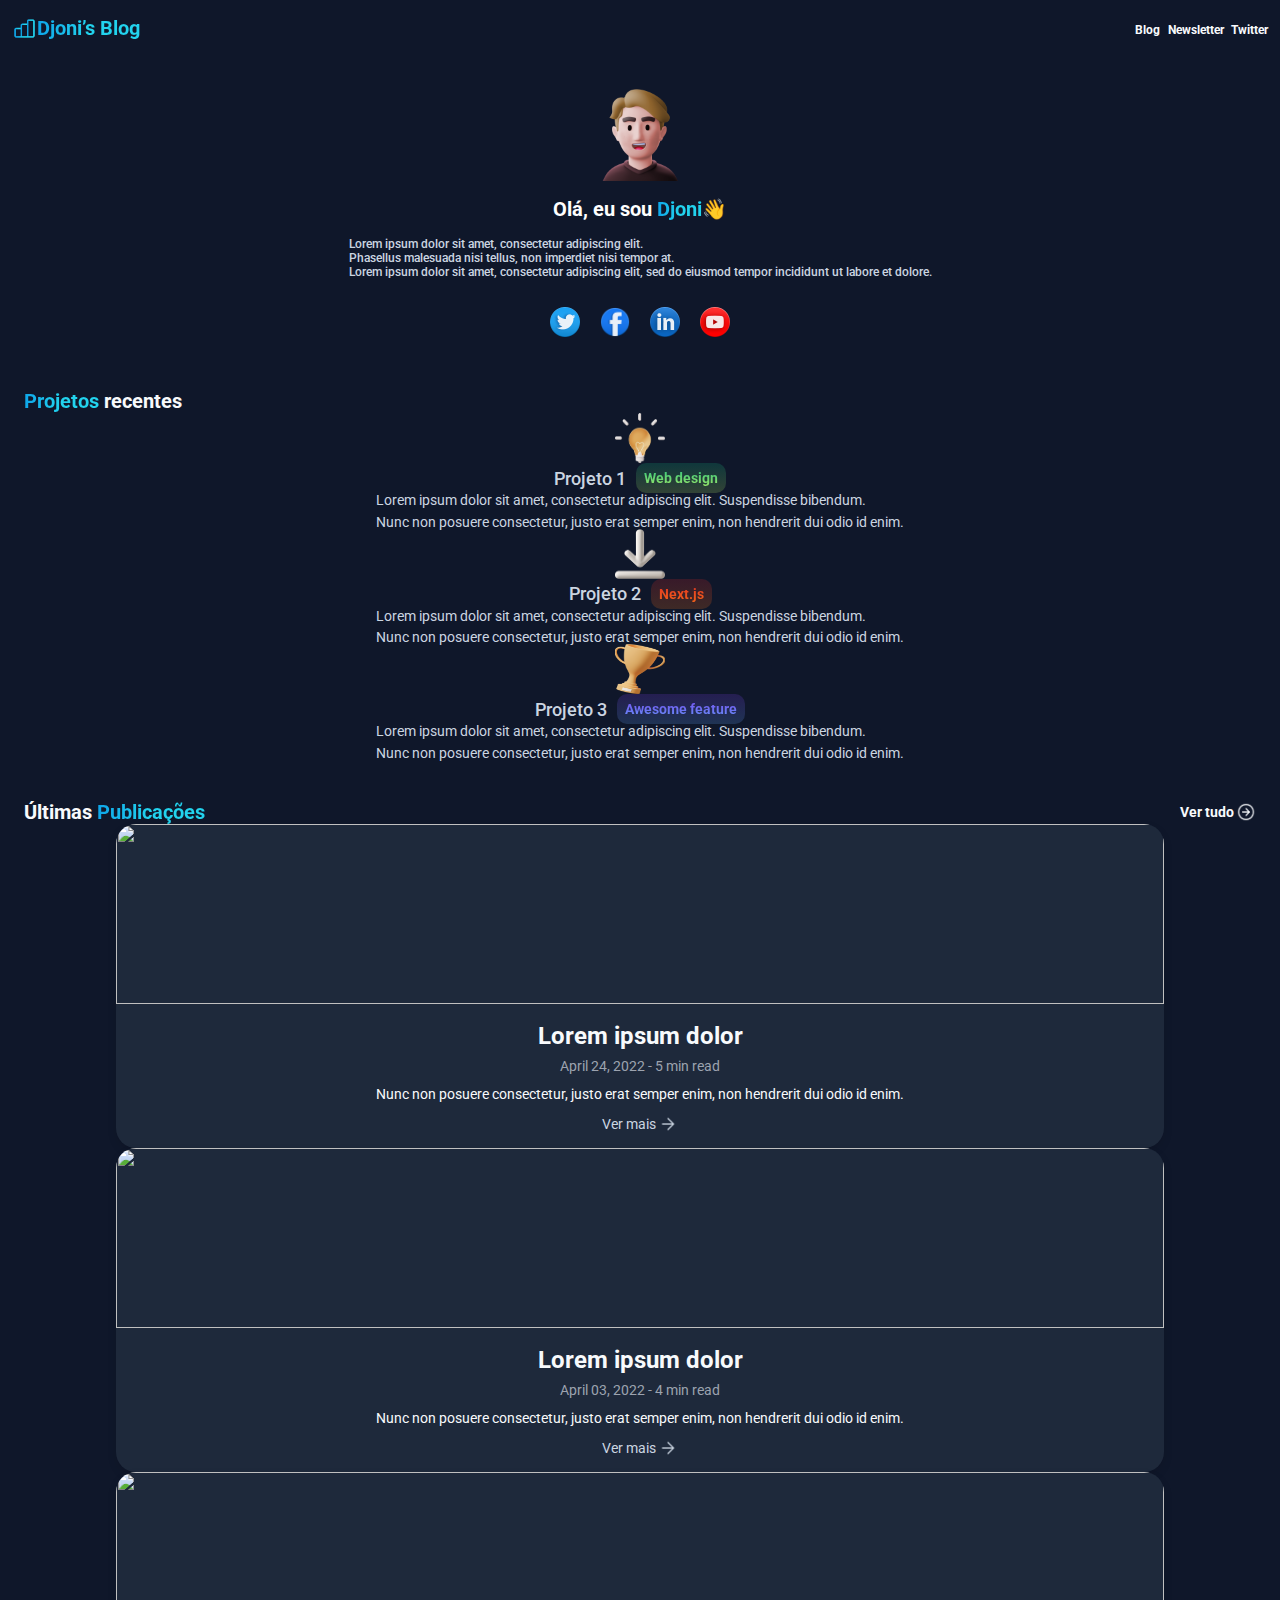
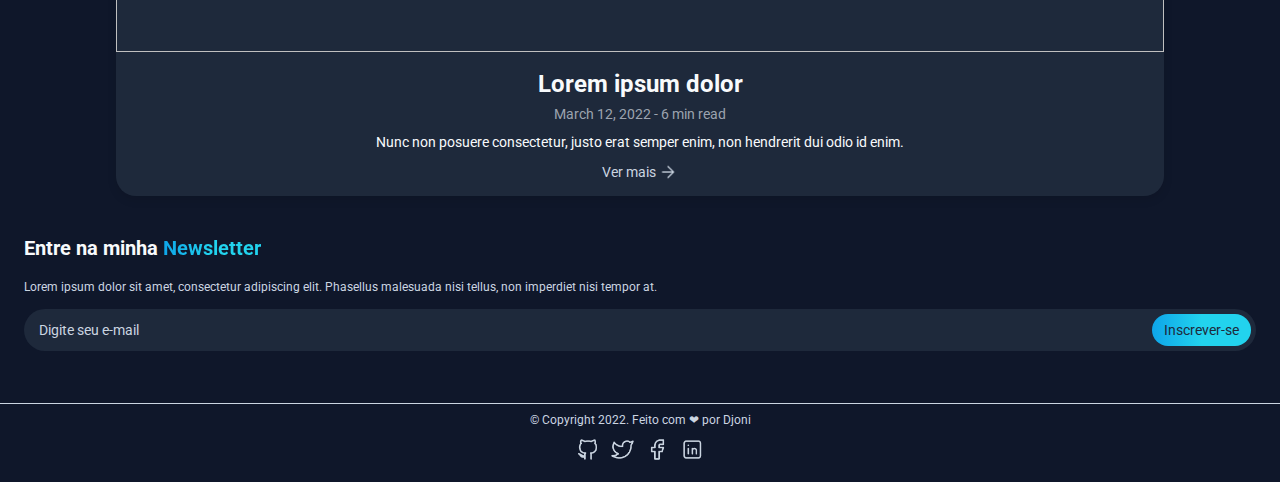
==== index.html @ 5d1b95d8 "estilo mais genérico" ====
<!DOCTYPE html>
<html lang="en">

<head>
    <meta charset="UTF-8">
    <meta http-equiv="X-UA-Compatible" content="IE=edge">
    <meta name="viewport" content="width=device-width, initial-scale=1.0">

    <link rel="preconnect" href="https://fonts.googleapis.com">
    <link rel="preconnect" href="https://fonts.gstatic.com" crossorigin>
    <link href="https://fonts.googleapis.com/css2?family=Roboto:wght@400;500;700&display=swap" rel="stylesheet">

    <link rel="shortcut icon" href="./img/man.png" type="image/x-icon">
    <link rel="stylesheet" href="styles/global.css">
    <link rel="stylesheet" href="styles/index.css">
    <title>Djoni’s Blog</title>
</head>

<body>
    <header class="align-center">
        <h1>
            <a href="./index.html">
                <img src="./img/logo.png" alt="Logo">
                <span class="highlight blue-highlight">Djoni’s Blog</span>
            </a>
        </h1>

        <nav>
            <ul>
                <li><a href="#">Blog</a></li>
                <li><a href="#">Newsletter</a></li>
                <li><a href="#">Twitter</a></li>
            </ul>
        </nav>
    </header>

    <main class="column">
        <section id="presentation" class="column align-center">
            <img src="./img/man.png" alt="3D Djoni">
            <h1>Olá, eu sou <span class="highlight blue-highlight">Djoni</span>👋</h1>
            <p>
                Lorem ipsum dolor sit amet, consectetur adipiscing elit.<br>
                Phasellus malesuada nisi tellus, non imperdiet nisi tempor at.<br>
                Lorem ipsum dolor sit amet, consectetur adipiscing elit, sed do eiusmod tempor incididunt ut labore et
                dolore.
            </p>

            <ul class="social-links align-center">
                <li><a href="#"><img src="./img/twitter.png" alt="Twitter"></a></li>
                <li><a href="#"><img src="./img/facebook.png" alt="Facebook"></a></li>
                <li><a href="#"><img src="./img/linkedin.png" alt="Linkedin"></a></li>
                <li><a href="#"><img src="./img/youtube.png" alt="Youtube"></a></li>
            </ul>
        </section>

        <section id="recent-projects">
            <h1><span class="highlight blue-highlight">Projetos</span> recentes</h1>

            <div class="projects column">
                <div class="project column align-center">
                    <img src="./img/lamp-lg.png" alt="Ícone de lâmpada">
                    <div class="title align-center">
                        <h2>Projeto 1</h2>
                        <span class="green-highlight-bg">
                            <p class="highlight green-highlight">Web design</p>
                        </span>
                    </div>
                    <div class="description">
                        <p>Lorem ipsum dolor sit amet, consectetur adipiscing elit. Suspendisse bibendum.</p>
                        <p>Nunc non posuere consectetur, justo erat semper enim, non hendrerit dui odio id enim.</p>
                    </div>
                </div>

                <div class="project column align-center">
                    <img src="./img/download-lg.png" alt="Ícone de lâmpada">
                    <div class="title align-center">
                        <h2>Projeto 2</h2>
                        <span class="red-highlight-bg">
                            <p class="highlight red-highlight">Next.js</p>
                        </span>
                    </div>
                    <div class="description">
                        <p>Lorem ipsum dolor sit amet, consectetur adipiscing elit. Suspendisse bibendum.</p>
                        <p>Nunc non posuere consectetur, justo erat semper enim, non hendrerit dui odio id enim.</p>
                    </div>
                </div>

                <div class="project column align-center">
                    <img src="./img/feature-lg.png" alt="Ícone de lâmpada">
                    <div class="title align-center">
                        <h2>Projeto 3</h2>
                        <span class="purple-highlight-bg">
                            <p class="highlight purple-highlight">Awesome feature
                        </span></p>
                    </div>
                    <div class="description">
                        <p>Lorem ipsum dolor sit amet, consectetur adipiscing elit. Suspendisse bibendum.</p>
                        <p>Nunc non posuere consectetur, justo erat semper enim, non hendrerit dui odio id enim.</p>
                    </div>
                </div>
            </div>
        </section>

        <section id="latest-posts">
            <div class="latest-posts_header">
                <h1>Últimas <span class="highlight blue-highlight">Publicações</span></h1>
                <a href="#" class="align-center">Ver tudo <img src="./img/circle-arrow.png" alt=""></a>
            </div>

            <div class="posts column">
                <div class="post">
                    <img src="https://images.unsplash.com/photo-1499750310107-5fef28a66643?ixlib=rb-4.0.3&ixid=MnwxMjA3fDB8MHxwaG90by1wYWdlfHx8fGVufDB8fHx8&auto=format&fit=crop&w=370&q=80"
                        alt="">
                    <div class="post-content column">
                        <h2>Lorem ipsum dolor</h2>
                        <p class="post-info">April 24, 2022 - 5 min read</p>
                        <p>
                            Nunc non posuere consectetur, justo erat semper enim, non hendrerit dui odio id enim.
                        </p>

                        <a href="#" class="align-center">Ver mais <img src="./img/arrow.png" alt=""></a>
                    </div>
                </div>

                <div class="post">
                    <img src="https://images.unsplash.com/photo-1485988412941-77a35537dae4?ixlib=rb-4.0.3&ixid=MnwxMjA3fDB8MHxwaG90by1wYWdlfHx8fGVufDB8fHx8&auto=format&fit=crop&w=370&q=80"
                        alt="">
                    <div class="post-content column">
                        <h2>Lorem ipsum dolor</h2>
                        <p class="post-info">April 03, 2022 - 4 min read</p>
                        <p>
                            Nunc non posuere consectetur, justo erat semper enim, non hendrerit dui odio id enim.
                        </p>

                        <a href="#" class="align-center">Ver mais <img src="./img/arrow.png" alt=""></a>
                    </div>
                </div>

                <div class="post">
                    <img src="https://images.unsplash.com/photo-1519337265831-281ec6cc8514?ixlib=rb-4.0.3&ixid=MnwxMjA3fDB8MHxwaG90by1wYWdlfHx8fGVufDB8fHx8&auto=format&fit=crop&w=370&q=80"
                        alt="">
                    <div class="post-content column">
                        <h2>Lorem ipsum dolor</h2>
                        <p class="post-info">March 12, 2022 - 6 min read</p>
                        <p>
                            Nunc non posuere consectetur, justo erat semper enim, non hendrerit dui odio id enim.
                        </p>

                        <a href="#" class="align-center">Ver mais <img src="./img/arrow.png" alt=""></a>
                    </div>
                </div>
            </div>
        </section>

        <section id="newsletter">
            <h1>Entre na minha <span class="highlight blue-highlight">Newsletter</span></h1>
            <p>
                Lorem ipsum dolor sit amet, consectetur adipiscing elit.
                Phasellus malesuada nisi tellus, non imperdiet nisi tempor at.
            </p>

            <form>
                <input type="email" name="email" id="email" placeholder="Digite seu e-mail">
                <button type="submit">Inscrever-se</button>
            </form>
        </section>
    </main>

    <footer class="column align-center">
        <p>&copy; Copyright 2022. Feito com ❤ por Djoni</p>
        <ul class="social-links">
            <li><a href="#"><img src="./img/github-hollow.png" alt="Github"></a></li>
            <li><a href="#"><img src="./img/twitter-hollow.png" alt="Twitter"></a></li>
            <li><a href="#"><img src="./img/facebook-hollow.png" alt="Facebook"></a></li>
            <li><a href="#"><img src="./img/linkedin-hollow.png" alt="Linkedin"></a></li>
        </ul>
    </footer>
</body>

</html>
---- styles/global.css ----
@charset "UTF-8";

:root {
    font-size: 62.5%;

    --bg-color: #0f172a;
    --bg-projects: #1e293b66;
    --blue-highlight: linear-gradient(270deg, #22D3EE 50%, #0EA5E9 100%);
    --bg-button: linear-gradient(270deg, #22D3EE 50%, #0EA5E9 100%);
    --slate-50: #F8FAFC;
    --slate-300: #cbd5e1;
    --slate-800: #1E293B;
    --gray-400: #9CA3AF;
}


/* Reset */
* {
    margin: 0;
    padding: 0;
    border: 0;
    box-sizing: border-box;
}

:-webkit-autofill,
:-webkit-autofill:hover,
:-webkit-autofill:focus {
    border: none;
    -webkit-text-fill-color: var(--slate-50);
    transition: background-color 1000000s ease-in-out;
}


/* General */
a {
    text-decoration: none;
}

ul {
    display: flex;
    list-style: none;
}

.highlight {
    -webkit-background-clip: text;
    -webkit-text-fill-color: transparent;
    background-clip: text;
}

.blue-highlight {
    background-image: var(--blue-highlight);
}

.column {
    display: flex;
    flex-direction: column;
}

.align-center {
    display: flex;
    align-items: center;
}

body {
    background-color: var(--bg-color);
    color: var(--slate-300);
    font: 400 1.6rem 'Roboto', sans-serif;
}


/* HEADER */
header {
    padding: 1.6rem 1.2rem;
    justify-content: space-between;
    font-weight: 700;
}

header h1 {
    font-size: 2rem;
    line-height: 2.5rem;
}

header h1 a {
    display: flex;
}

header h1 img {
    width: 2.5rem;
    height: 2.5rem;
}

header nav ul {
    display: flex;
    gap: 0.75rem;
}

header nav a {
    color: var(--slate-50);
    font-size: 1.2rem;
}


/* MAIN */
main {
    padding: 2.4rem;
    gap: 4rem;
}

section h1 {
    color: var(--slate-50);
    font-size: 2rem;
    line-height: 2.4rem;
}


/* NEWSLETTER */
#newsletter p {
    font-size: 1.2rem;
    line-height: 1.4rem;
    margin: 2rem 0 1.5rem;
}

#newsletter form {
    background-color: var(--slate-800);
    padding: 0.5rem;
    border-radius: 3rem;
    display: flex;
}

form * {
    font: 400 1.4rem/1.6rem 'Roboto', sans-serif;
}

form input {
    color: var(--slate-50);
    background-color: transparent;
    width: 100%;
    padding: 0 1rem;
}

form button {
    background-image: var(--bg-button);
    color: var(--slate-800);
    border-radius: 3rem;
    padding: 0.8rem 1.2rem;
    white-space: nowrap;
}

/* WebKit, Blink, Edge */
input::-webkit-input-placeholder {
    color: var(--slate-300);
}

/* Mozilla Firefox 4 to 18 */
input:-moz-placeholder {
    color: var(--slate-300);
    opacity: 1;
}

/* Mozilla Firefox 19+ */
input::-moz-placeholder {
    color: var(--slate-300);
    opacity: 1;
}

/* Internet Explorer 10-11 */
input:-ms-input-placeholder {
    color: var(--slate-300);
}

input:-ms-input-placeholder {
    color: var(--slate-300);
}

/* FOOTER */
footer {
    position: relative;
    font-size: 1.2rem;
    line-height: 1.4rem;
    text-align: center;
    gap: 1rem;
    margin: 2.8rem 0 2rem;
    padding: 1rem 1rem 0;
}

footer::before {
    content: "";
    position: absolute;
    top: 0;
    width: 100%;
    height: 0.1rem;
    background-color: var(--slate-300);
}

footer .social-links {
    gap: 1rem;
}

footer .social-links * {
    width: 2.5rem;
    height: 2.5rem;
}
---- styles/index.css ----
/* APRESENTAÇÃO */
#presentation {
  gap: 1.6rem;
  justify-content: center;
}

#presentation>img {
  width: 10rem;
  height: 10rem;
}

#presentation h1 {
  color: #fff;
}

#presentation p {
  font-weight: 500;
  font-size: 1.2rem;
}

#presentation .social-links {
  margin: 1.2rem auto;
  gap: 2rem;
}

#presentation .social-links * {
  width: 3rem;
  height: 3rem;
}


/* PROJETOS RECENTES */
.projects,
  margin-top: 2.5rem;
  gap: 2.5rem;
}

.project {
  background-color: var(--bg-projects);
  gap: 1.8rem;
  padding: 1.25rem;
  border-radius: 2rem;
}

.project img {
  width: 5rem;
  height: 5rem;
}

.project .title {
  gap: 1rem;
}

.title h2 {
  font-weight: 500;
  font-size: 1.8rem;
}

.title span {
  border-radius: 1rem;
}

.title p {
  padding: 0.8rem;
  font-weight: 700;
}

.title p,
.description p {
  font-size: 1.4rem;
  line-height: 1.4rem;
}

.description p:not(:last-child) {
  margin-bottom: 0.75rem;
}


/* ÚLTMAS POSTAGENS */
.latest-posts_header {
  display: flex;
  justify-content: space-between;
}

.latest-posts_header a {
  font-size: 1.4rem;
  display: flex;
  align-items: center;
  gap: 0.25rem;
  font-weight: 700;
  color: var(--slate-50);
}

.latest-posts_header img {
  width: 2rem;
  height: 2rem;
}

.post {
  background-color: var(--slate-800);
  box-shadow: 0 0.4rem 1rem rgba(0, 0, 0, 0.1);
  border-radius: 2rem;
  width: 85%;
  align-self: center;
}

.post>img {
  border-radius: 2rem 2rem 0 0;
  width: 100%;
  height: 18rem;
  object-fit: cover;
}

.post-content {
  padding: 1.4rem 0.8rem;
  gap: 0.8rem;
  text-align: center;
}

.post-content h2 {
  color: var(--slate-50);
}

.post-content p {
  font-size: 1.4rem;
}

.post-info {
  margin-bottom: 0.4rem;
  color: var(--gray-400);
}

.post-content p:not(.post-info) {
  color: var(--slate-50);
}

.post-content a {
  margin: 0.4rem auto 0;
  color: var(--slate-300);
  font-size: 1.4rem;
  display: flex;
  align-items: center;
  gap: 0.25rem;
}

.post-content a img {
  width: 2rem;
  height: 2rem;
}


/* HIGHLIGHTS */
.green-highlight {
  background-image: linear-gradient(180deg, #10B981 0%, #BEF264 100%);
}

.green-highlight-bg {
  background-image: linear-gradient(180deg, rgba(16, 185, 129, 0.2) 0%, rgba(190, 242, 100, 0.2) 100%);
}

.red-highlight {
  background-image: linear-gradient(180deg, #DC2626 0%, #F97316 100%);
}

.red-highlight-bg {
  background-image: linear-gradient(180deg, rgba(220, 38, 38, 0.2) 0%, rgba(249, 115, 22, 0.2) 100%);
}

.purple-highlight {
  background-image: linear-gradient(180deg, #7C3AED 0%, #60A5FA 100%);
}

.purple-highlight-bg {
  background-image: linear-gradient(180deg, rgba(124, 58, 237, 0.2) 0%, rgba(96, 165, 250, 0.2) 100%);
}
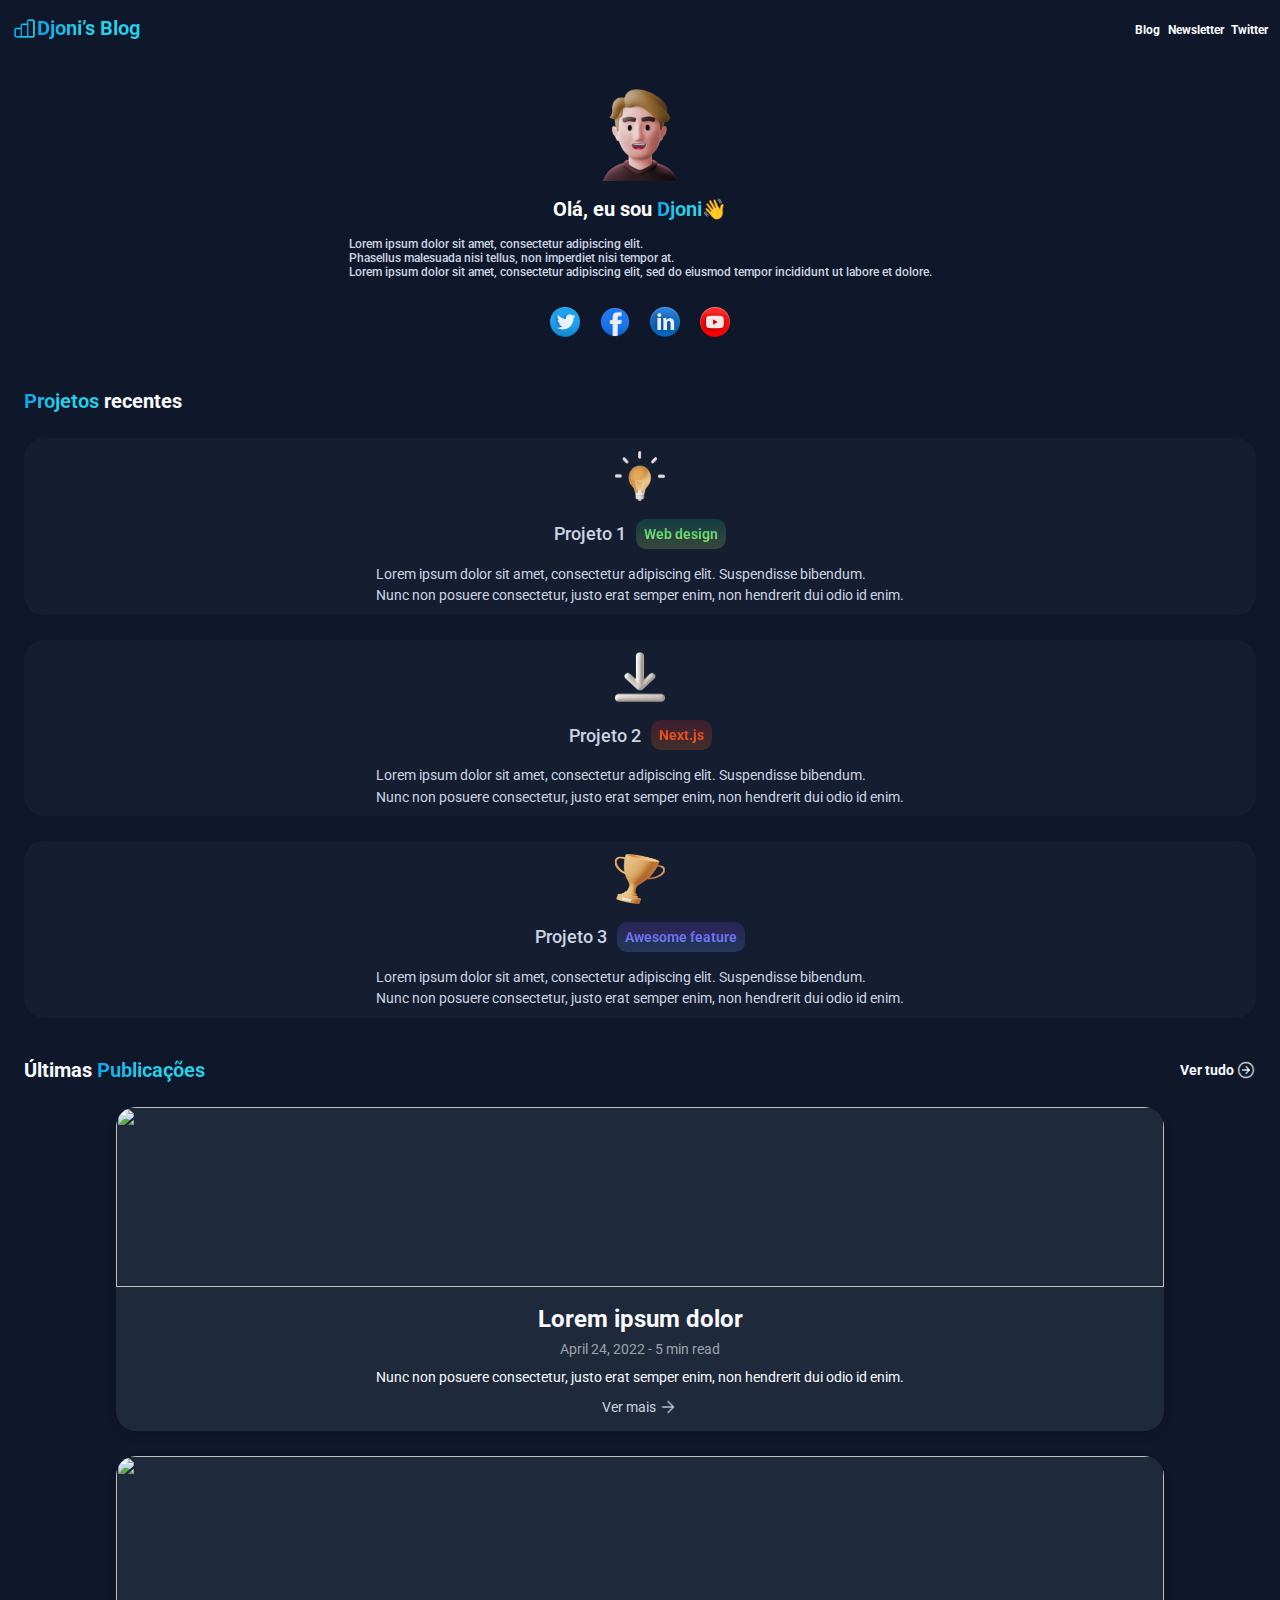
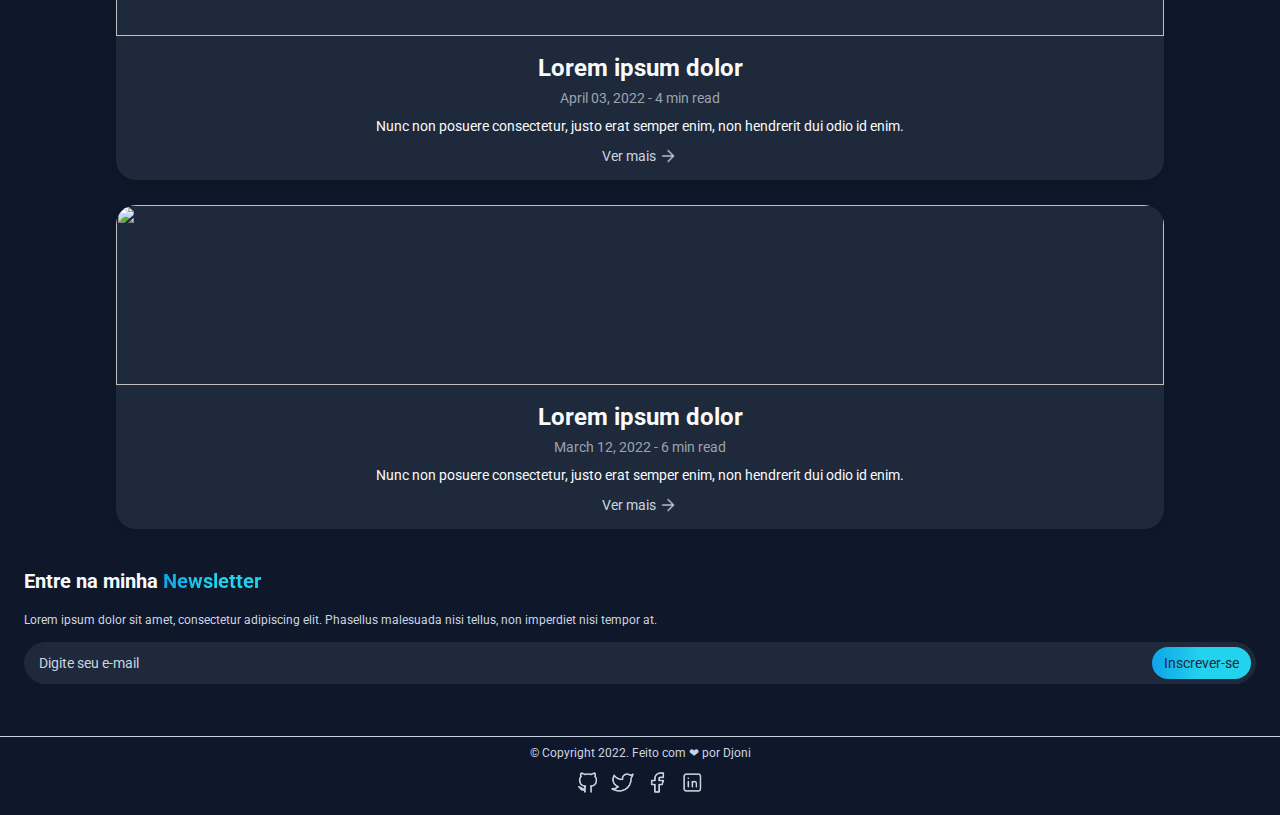
==== commit 5f2205ea: "Estilo dos posts em css separado para reutilizar" ====
--- a/index.html
+++ b/index.html
@@ -11,9 +11,12 @@
     <link href="https://fonts.googleapis.com/css2?family=Roboto:wght@400;500;700&display=swap" rel="stylesheet">
 
     <link rel="shortcut icon" href="./img/man.png" type="image/x-icon">
+    <title>Djoni’s Blog</title>
+
     <link rel="stylesheet" href="styles/global.css">
     <link rel="stylesheet" href="styles/index.css">
-    <title>Djoni’s Blog</title>
+
+    <link rel="stylesheet" href="styles/element/posts.css">
 </head>
 
 <body>
--- a/styles/index.css
+++ b/styles/index.css
@@ -30,7 +30,7 @@
 
 
 /* PROJETOS RECENTES */
-.projects,
+.projects {
   margin-top: 2.5rem;
   gap: 2.5rem;
 }
@@ -76,79 +76,6 @@
 }
 
 
-/* ÚLTMAS POSTAGENS */
-.latest-posts_header {
-  display: flex;
-  justify-content: space-between;
-}
-
-.latest-posts_header a {
-  font-size: 1.4rem;
-  display: flex;
-  align-items: center;
-  gap: 0.25rem;
-  font-weight: 700;
-  color: var(--slate-50);
-}
-
-.latest-posts_header img {
-  width: 2rem;
-  height: 2rem;
-}
-
-.post {
-  background-color: var(--slate-800);
-  box-shadow: 0 0.4rem 1rem rgba(0, 0, 0, 0.1);
-  border-radius: 2rem;
-  width: 85%;
-  align-self: center;
-}
-
-.post>img {
-  border-radius: 2rem 2rem 0 0;
-  width: 100%;
-  height: 18rem;
-  object-fit: cover;
-}
-
-.post-content {
-  padding: 1.4rem 0.8rem;
-  gap: 0.8rem;
-  text-align: center;
-}
-
-.post-content h2 {
-  color: var(--slate-50);
-}
-
-.post-content p {
-  font-size: 1.4rem;
-}
-
-.post-info {
-  margin-bottom: 0.4rem;
-  color: var(--gray-400);
-}
-
-.post-content p:not(.post-info) {
-  color: var(--slate-50);
-}
-
-.post-content a {
-  margin: 0.4rem auto 0;
-  color: var(--slate-300);
-  font-size: 1.4rem;
-  display: flex;
-  align-items: center;
-  gap: 0.25rem;
-}
-
-.post-content a img {
-  width: 2rem;
-  height: 2rem;
-}
-
-
 /* HIGHLIGHTS */
 .green-highlight {
   background-image: linear-gradient(180deg, #10B981 0%, #BEF264 100%);
--- a/styles/element/posts.css
+++ b/styles/element/posts.css
@@ -0,0 +1,89 @@
+/* Na index.html */
+.latest-posts_header {
+  display: flex;
+  justify-content: space-between;
+}
+
+.latest-posts_header a {
+  font-size: 1.4rem;
+  gap: 0.25rem;
+  font-weight: 700;
+  color: var(--slate-50);
+}
+
+.latest-posts_header img {
+  width: 2rem;
+  height: 2rem;
+}
+
+
+/* Na blog.html */
+.posts-container_header h1 {
+  color: #fff;
+  text-align: center;
+  margin-bottom: 1.6rem;
+}
+
+.posts-container_header p {
+  font-size: 1.4rem;
+  text-align: center;
+}
+
+
+/* Geral */
+.posts {
+  margin-top: 2.5rem;
+  gap: 2.5rem;
+}
+
+.post {
+  background-color: var(--slate-800);
+  box-shadow: 0 0.4rem 1rem rgba(0, 0, 0, 0.1);
+  border-radius: 2rem;
+  width: 85%;
+  align-self: center;
+}
+
+.post>img {
+  border-radius: 2rem 2rem 0 0;
+  width: 100%;
+  height: 18rem;
+  object-fit: cover;
+}
+
+.post-content {
+  padding: 1.4rem 0.8rem;
+  gap: 0.8rem;
+  text-align: center;
+}
+
+.post-content h2 {
+  color: var(--slate-50);
+}
+
+.post-content p {
+  font-size: 1.4rem;
+}
+
+.post-info {
+  margin-bottom: 0.4rem;
+  color: var(--gray-400);
+}
+
+.post-content p:not(.post-info) {
+  color: var(--slate-50);
+}
+
+.post-content a {
+  margin: 0.4rem auto 0;
+  color: var(--slate-300);
+  font-size: 1.4rem;
+  display: flex;
+  align-items: center;
+  gap: 0.25rem;
+}
+
+.post-content a img {
+  width: 2rem;
+  height: 2rem;
+}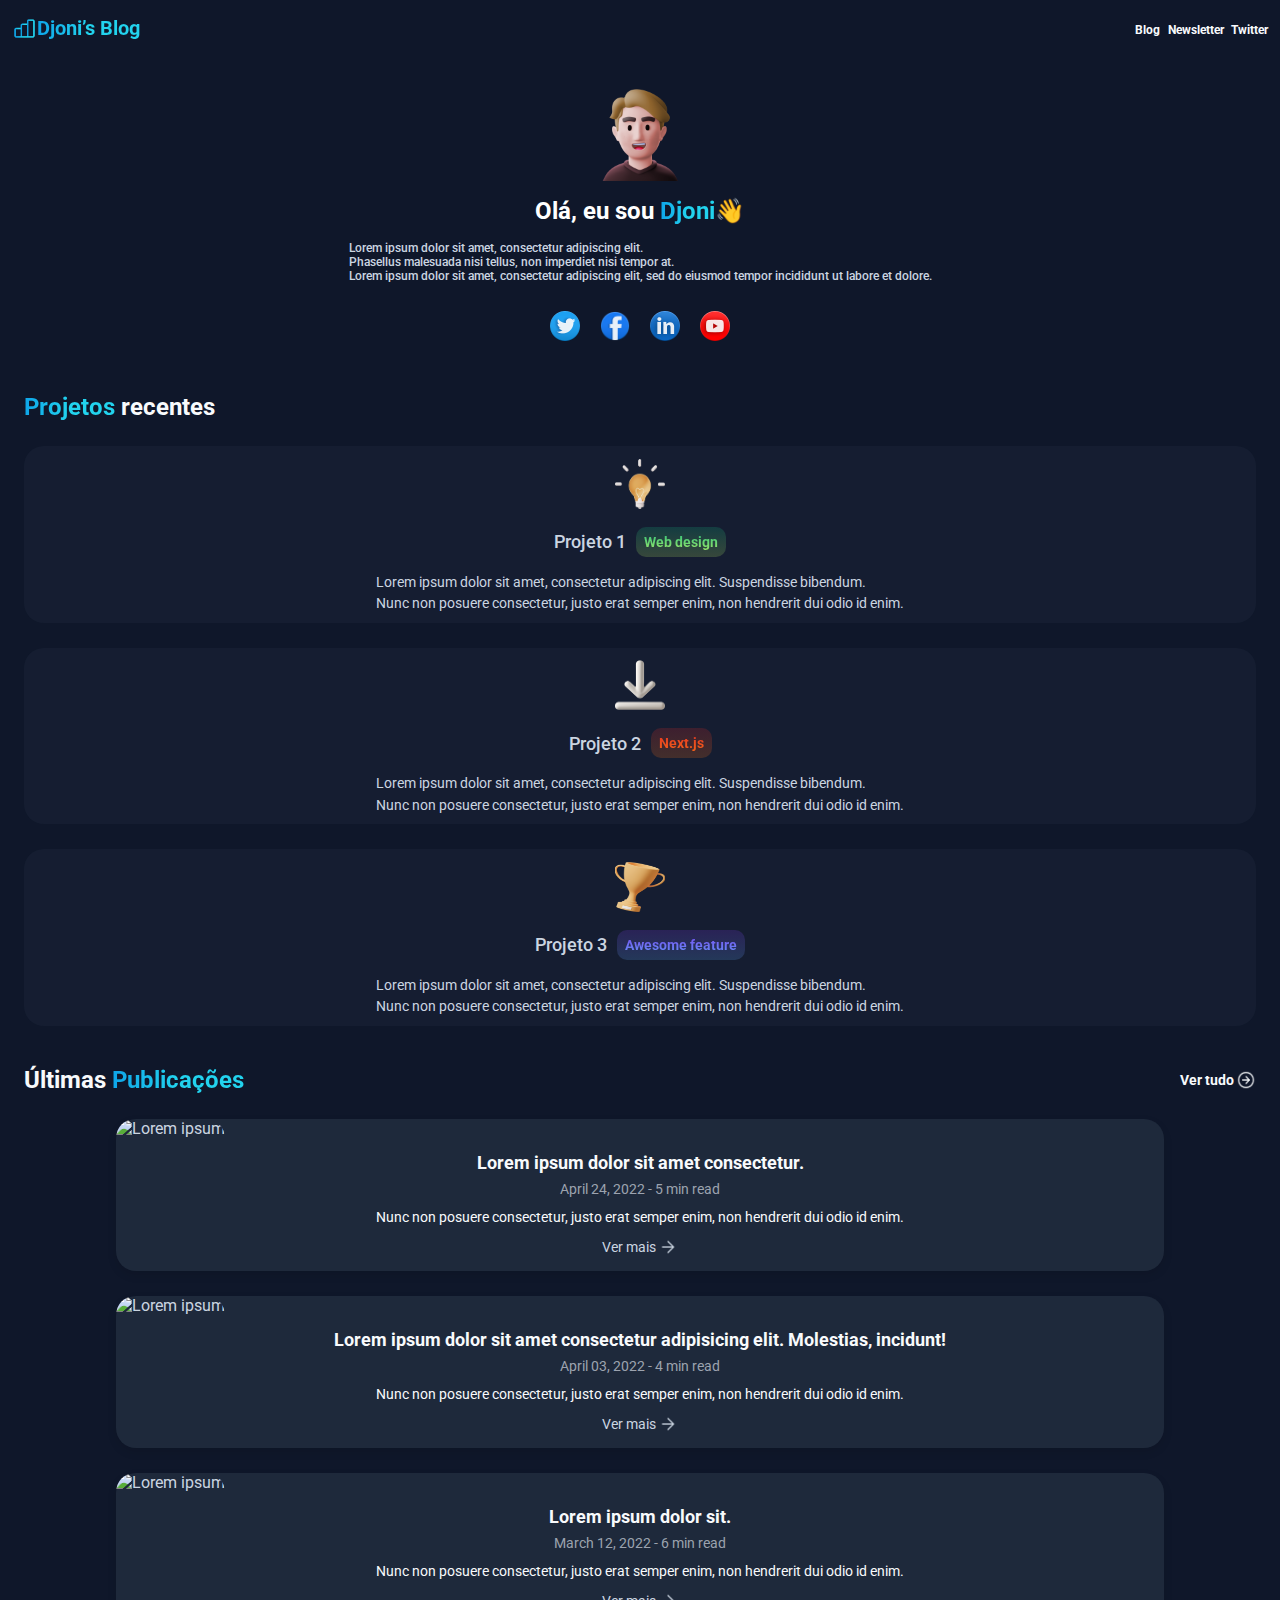
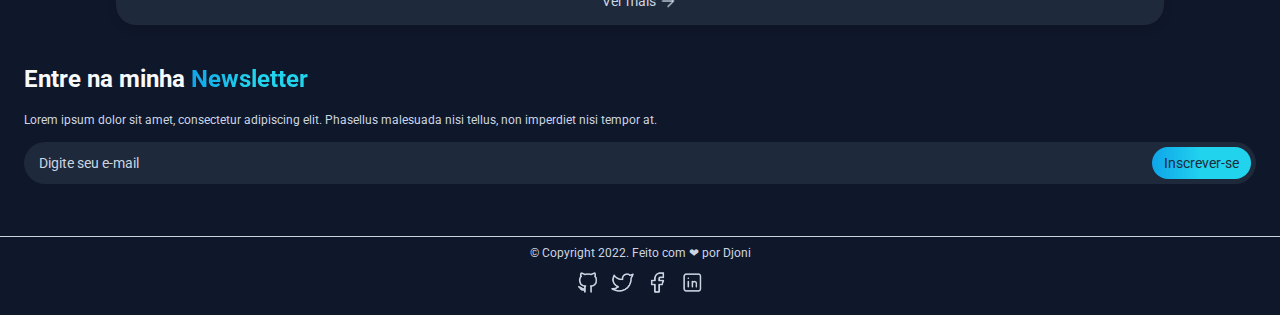
==== commit ca7cc693: "Adicionando links para outras páginas" ====
--- a/index.html
+++ b/index.html
@@ -30,8 +30,8 @@
 
         <nav>
             <ul>
-                <li><a href="#">Blog</a></li>
-                <li><a href="#">Newsletter</a></li>
+                <li><a href="./blog.html">Blog</a></li>
+                <li><a href="./newsletter.html">Newsletter</a></li>
                 <li><a href="#">Twitter</a></li>
             </ul>
         </nav>
@@ -107,49 +107,54 @@
         <section id="latest-posts">
             <div class="latest-posts_header">
                 <h1>Últimas <span class="highlight blue-highlight">Publicações</span></h1>
-                <a href="#" class="align-center">Ver tudo <img src="./img/circle-arrow.png" alt=""></a>
+                <a href="./blog.html" class="align-center">
+                    Ver tudo <img src="./img/circle-arrow.png">
+                </a>
             </div>
 
             <div class="posts column">
                 <div class="post">
                     <img src="https://images.unsplash.com/photo-1499750310107-5fef28a66643?ixlib=rb-4.0.3&ixid=MnwxMjA3fDB8MHxwaG90by1wYWdlfHx8fGVufDB8fHx8&auto=format&fit=crop&w=370&q=80"
-                        alt="">
+                        alt="Lorem ipsum">
+
                     <div class="post-content column">
-                        <h2>Lorem ipsum dolor</h2>
+                        <h2>Lorem ipsum dolor sit amet consectetur.</h2>
                         <p class="post-info">April 24, 2022 - 5 min read</p>
                         <p>
                             Nunc non posuere consectetur, justo erat semper enim, non hendrerit dui odio id enim.
                         </p>
 
-                        <a href="#" class="align-center">Ver mais <img src="./img/arrow.png" alt=""></a>
+                        <a href="./view.html" class="align-center">Ver mais <img src="./img/arrow.png"></a>
                     </div>
                 </div>
 
                 <div class="post">
                     <img src="https://images.unsplash.com/photo-1485988412941-77a35537dae4?ixlib=rb-4.0.3&ixid=MnwxMjA3fDB8MHxwaG90by1wYWdlfHx8fGVufDB8fHx8&auto=format&fit=crop&w=370&q=80"
-                        alt="">
+                        alt="Lorem ipsum">
+
                     <div class="post-content column">
-                        <h2>Lorem ipsum dolor</h2>
+                        <h2>Lorem ipsum dolor sit amet consectetur adipisicing elit. Molestias, incidunt!</h2>
                         <p class="post-info">April 03, 2022 - 4 min read</p>
                         <p>
                             Nunc non posuere consectetur, justo erat semper enim, non hendrerit dui odio id enim.
                         </p>
 
-                        <a href="#" class="align-center">Ver mais <img src="./img/arrow.png" alt=""></a>
+                        <a href="./view.html" class="align-center">Ver mais <img src="./img/arrow.png"></a>
                     </div>
                 </div>
 
                 <div class="post">
                     <img src="https://images.unsplash.com/photo-1519337265831-281ec6cc8514?ixlib=rb-4.0.3&ixid=MnwxMjA3fDB8MHxwaG90by1wYWdlfHx8fGVufDB8fHx8&auto=format&fit=crop&w=370&q=80"
-                        alt="">
+                        alt="Lorem ipsum">
+
                     <div class="post-content column">
-                        <h2>Lorem ipsum dolor</h2>
+                        <h2>Lorem ipsum dolor sit.</h2>
                         <p class="post-info">March 12, 2022 - 6 min read</p>
                         <p>
                             Nunc non posuere consectetur, justo erat semper enim, non hendrerit dui odio id enim.
                         </p>
 
-                        <a href="#" class="align-center">Ver mais <img src="./img/arrow.png" alt=""></a>
+                        <a href="./view.html" class="align-center">Ver mais <img src="./img/arrow.png"></a>
                     </div>
                 </div>
             </div>
--- a/styles/global.css
+++ b/styles/global.css
@@ -31,7 +31,7 @@
 }
 
 
-/* General */
+/* Geral */
 a {
     text-decoration: none;
 }
@@ -108,8 +108,8 @@
 
 section h1 {
     color: var(--slate-50);
-    font-size: 2rem;
-    line-height: 2.4rem;
+    font-size: 2.4rem;
+    line-height: 2.8rem;
 }
 
 
@@ -171,6 +171,7 @@
 input:-ms-input-placeholder {
     color: var(--slate-300);
 }
+
 
 /* FOOTER */
 footer {
--- a/styles/element/posts.css
+++ b/styles/element/posts.css
@@ -18,6 +18,11 @@
 
 
 /* Na blog.html */
+.posts-container_header {
+  max-width: 95%;
+  margin: 0 auto;
+}
+
 .posts-container_header h1 {
   color: #fff;
   text-align: center;
@@ -27,6 +32,10 @@
 .posts-container_header p {
   font-size: 1.4rem;
   text-align: center;
+}
+
+#posts-container .posts {
+  margin: 4.2rem 0 2rem;
 }
 
 
@@ -58,6 +67,7 @@
 }
 
 .post-content h2 {
+  font-size: 1.8rem;
   color: var(--slate-50);
 }
 
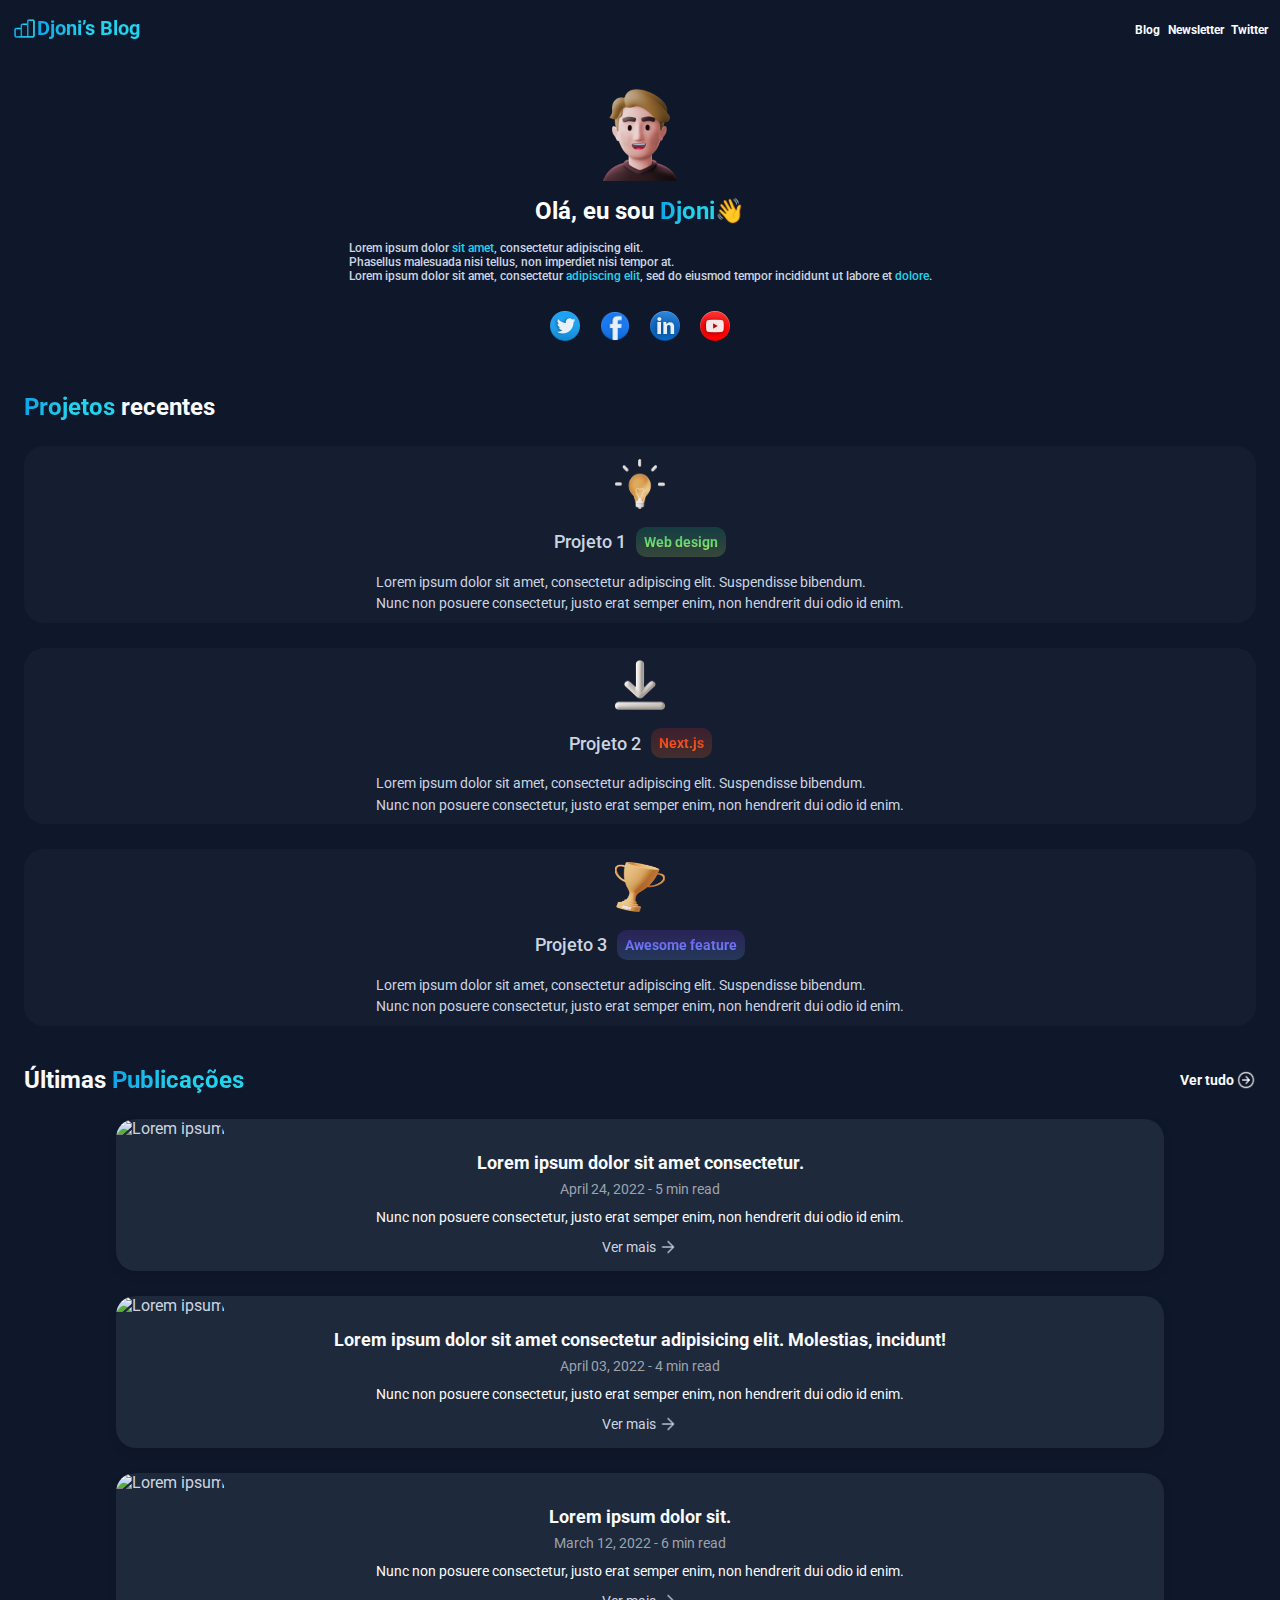
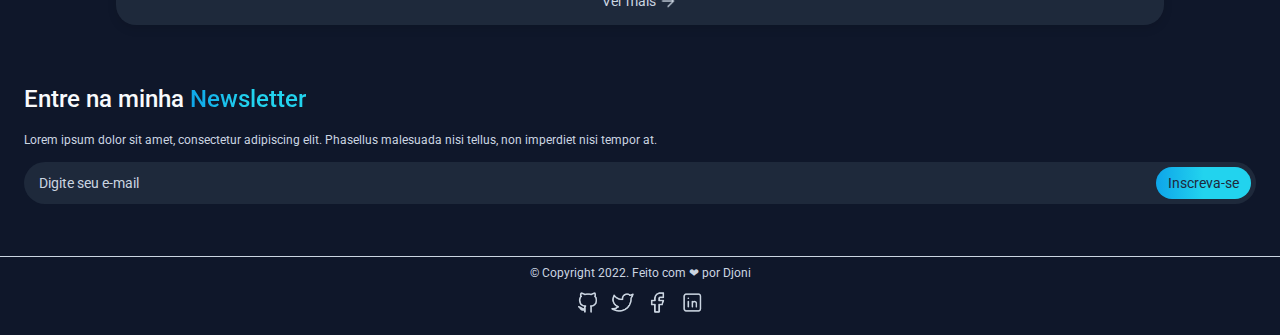
==== commit fc66cf37: "Página newsletter" ====
--- a/index.html
+++ b/index.html
@@ -42,10 +42,10 @@
             <img src="./img/man.png" alt="3D Djoni">
             <h1>Olá, eu sou <span class="highlight blue-highlight">Djoni</span>👋</h1>
             <p>
-                Lorem ipsum dolor sit amet, consectetur adipiscing elit.<br>
+                Lorem ipsum dolor <span class="cyan-highlight">sit amet</span>, consectetur adipiscing elit.<br>
                 Phasellus malesuada nisi tellus, non imperdiet nisi tempor at.<br>
-                Lorem ipsum dolor sit amet, consectetur adipiscing elit, sed do eiusmod tempor incididunt ut labore et
-                dolore.
+                Lorem ipsum dolor sit amet, consectetur <span class="cyan-highlight">adipiscing elit</span>, sed do eiusmod tempor incididunt ut labore et
+                <span class="cyan-highlight">dolore</span>.
             </p>
 
             <ul class="social-links align-center">
@@ -169,7 +169,7 @@
 
             <form>
                 <input type="email" name="email" id="email" placeholder="Digite seu e-mail">
-                <button type="submit">Inscrever-se</button>
+                <button type="submit">Inscreva-se</button>
             </form>
         </section>
     </main>
--- a/styles/global.css
+++ b/styles/global.css
@@ -11,6 +11,7 @@
     --slate-300: #cbd5e1;
     --slate-800: #1E293B;
     --gray-400: #9CA3AF;
+    --cyan-400: #22D3EE;
 }
 
 
@@ -51,6 +52,10 @@
     background-image: var(--blue-highlight);
 }
 
+.cyan-highlight {
+    color: var(--cyan-400);
+}
+
 .column {
     display: flex;
     flex-direction: column;
@@ -114,6 +119,14 @@
 
 
 /* NEWSLETTER */
+#newsletter {
+    margin-top: 2rem;
+}
+
+#newsletter h1 {
+    font-weight: 500;
+}
+
 #newsletter p {
     font-size: 1.2rem;
     line-height: 1.4rem;
--- a/styles/element/posts.css
+++ b/styles/element/posts.css
@@ -35,7 +35,7 @@
 }
 
 #posts-container .posts {
-  margin: 4.2rem 0 2rem;
+  margin-top: 4.2rem;
 }
 
 
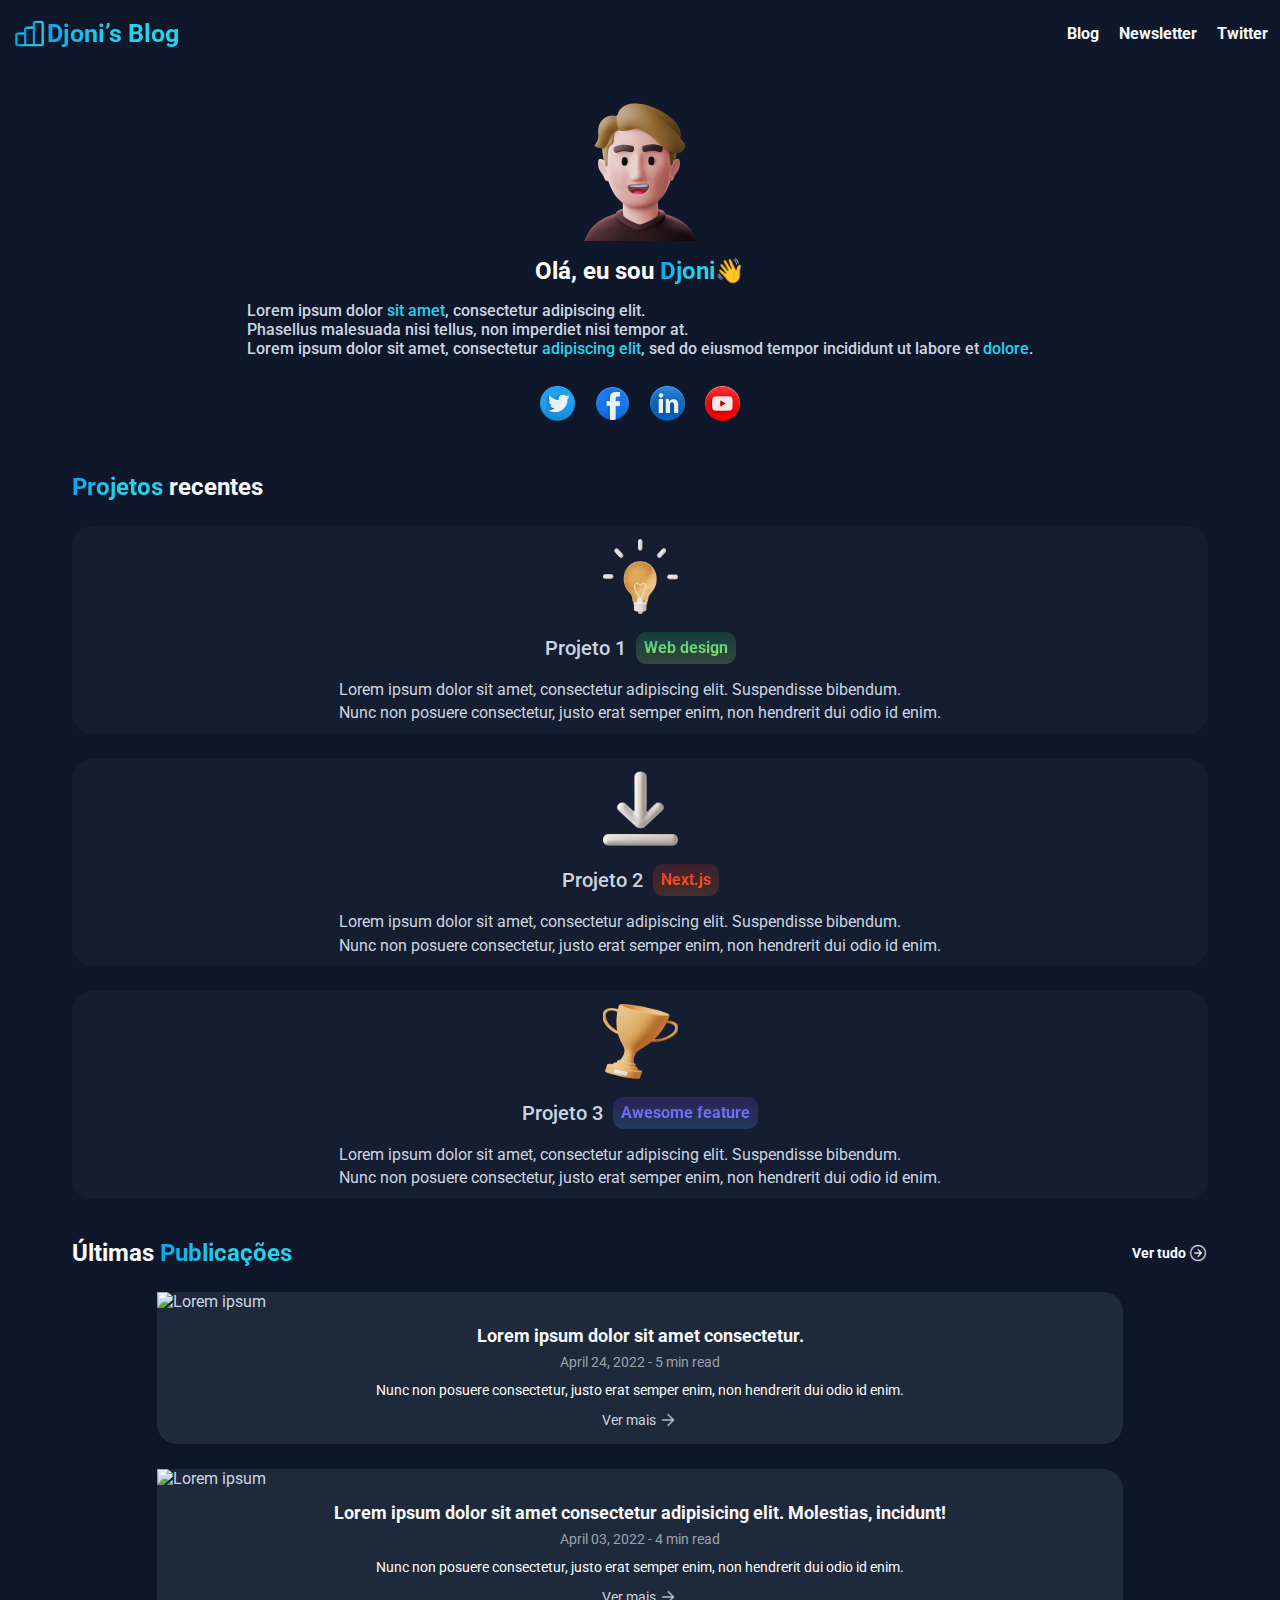
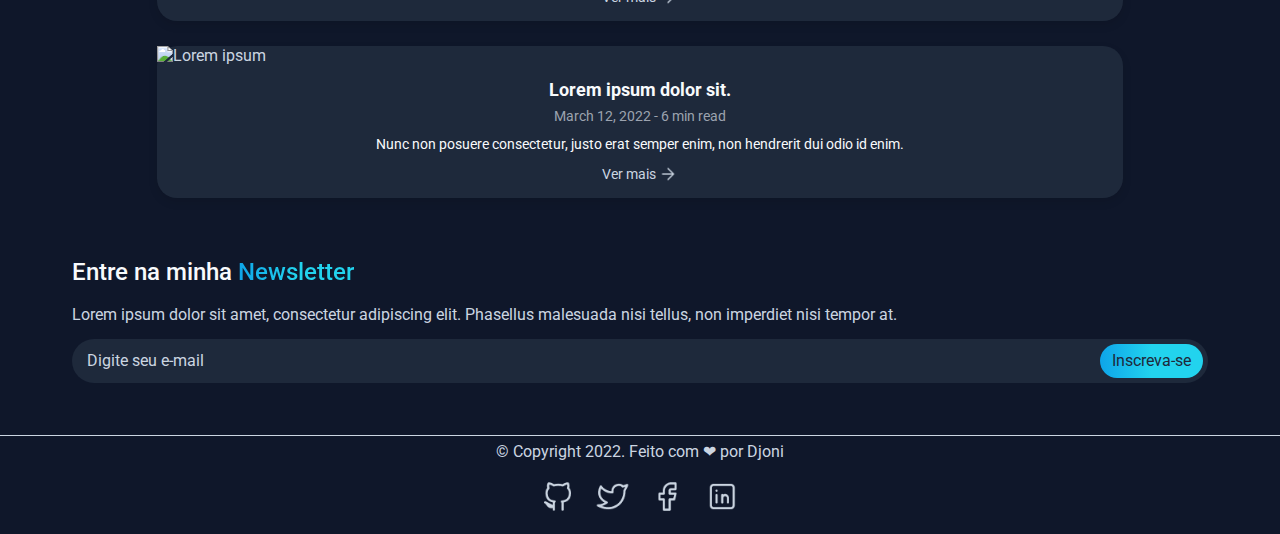
==== commit 9d482832: "Responsividade: Página index" ====
--- a/index.html
+++ b/index.html
@@ -17,6 +17,10 @@
     <link rel="stylesheet" href="styles/index.css">
 
     <link rel="stylesheet" href="styles/element/posts.css">
+
+    <link rel="stylesheet" href="styles/responsive/global.css" media="(min-width: 30rem)">
+    <link rel="stylesheet" href="styles/responsive/index.css" media="(min-width: 30rem)">
+    <link rel="stylesheet" href="styles/responsive/posts.css" media="(min-width: 30rem)">
 </head>
 
 <body>
@@ -44,7 +48,8 @@
             <p>
                 Lorem ipsum dolor <span class="cyan-highlight">sit amet</span>, consectetur adipiscing elit.<br>
                 Phasellus malesuada nisi tellus, non imperdiet nisi tempor at.<br>
-                Lorem ipsum dolor sit amet, consectetur <span class="cyan-highlight">adipiscing elit</span>, sed do eiusmod tempor incididunt ut labore et
+                Lorem ipsum dolor sit amet, consectetur <span class="cyan-highlight">adipiscing elit</span>, sed do
+                eiusmod tempor incididunt ut labore et
                 <span class="cyan-highlight">dolore</span>.
             </p>
 
@@ -114,8 +119,14 @@
 
             <div class="posts column">
                 <div class="post">
-                    <img src="https://images.unsplash.com/photo-1499750310107-5fef28a66643?ixlib=rb-4.0.3&ixid=MnwxMjA3fDB8MHxwaG90by1wYWdlfHx8fGVufDB8fHx8&auto=format&fit=crop&w=370&q=80"
-                        alt="Lorem ipsum">
+                    <picture>
+                        <source media="(min-width: 30rem) and (max-width: 48rem)"
+                            srcset="https://images.unsplash.com/photo-1499750310107-5fef28a66643?ixlib=rb-4.0.3&ixid=MnwxMjA3fDB8MHxwaG90by1wYWdlfHx8fGVufDB8fHx8&auto=format&fit=crop&w=610&q=80"
+                            type="image/png">
+
+                        <img src="https://images.unsplash.com/photo-1499750310107-5fef28a66643?ixlib=rb-4.0.3&ixid=MnwxMjA3fDB8MHxwaG90by1wYWdlfHx8fGVufDB8fHx8&auto=format&fit=crop&w=370&q=80"
+                            alt="Lorem ipsum" loading="lazy">
+                    </picture>
 
                     <div class="post-content column">
                         <h2>Lorem ipsum dolor sit amet consectetur.</h2>
@@ -129,8 +140,14 @@
                 </div>
 
                 <div class="post">
-                    <img src="https://images.unsplash.com/photo-1485988412941-77a35537dae4?ixlib=rb-4.0.3&ixid=MnwxMjA3fDB8MHxwaG90by1wYWdlfHx8fGVufDB8fHx8&auto=format&fit=crop&w=370&q=80"
-                        alt="Lorem ipsum">
+                    <picture>
+                        <source media="(min-width: 30rem) and (max-width: 48rem)"
+                            srcset="https://images.unsplash.com/photo-1485988412941-77a35537dae4?ixlib=rb-4.0.3&ixid=MnwxMjA3fDB8MHxwaG90by1wYWdlfHx8fGVufDB8fHx8&auto=format&fit=crop&w=610&q=80"
+                            type="image/png">
+
+                        <img src="https://images.unsplash.com/photo-1485988412941-77a35537dae4?ixlib=rb-4.0.3&ixid=MnwxMjA3fDB8MHxwaG90by1wYWdlfHx8fGVufDB8fHx8&auto=format&fit=crop&w=370&q=80"
+                            alt="Lorem ipsum" loading="lazy">
+                    </picture>
 
                     <div class="post-content column">
                         <h2>Lorem ipsum dolor sit amet consectetur adipisicing elit. Molestias, incidunt!</h2>
@@ -144,8 +161,14 @@
                 </div>
 
                 <div class="post">
-                    <img src="https://images.unsplash.com/photo-1519337265831-281ec6cc8514?ixlib=rb-4.0.3&ixid=MnwxMjA3fDB8MHxwaG90by1wYWdlfHx8fGVufDB8fHx8&auto=format&fit=crop&w=370&q=80"
-                        alt="Lorem ipsum">
+                    <picture>
+                        <source media="(min-width: 30rem) and (max-width: 48rem)"
+                            srcset="https://images.unsplash.com/photo-1519337265831-281ec6cc8514?ixlib=rb-4.0.3&ixid=MnwxMjA3fDB8MHxwaG90by1wYWdlfHx8fGVufDB8fHx8&auto=format&fit=crop&w=610&q=80"
+                            type="image/png">
+
+                        <img src="https://images.unsplash.com/photo-1519337265831-281ec6cc8514?ixlib=rb-4.0.3&ixid=MnwxMjA3fDB8MHxwaG90by1wYWdlfHx8fGVufDB8fHx8&auto=format&fit=crop&w=370&q=80"
+                            alt="Lorem ipsum" loading="lazy">
+                    </picture>
 
                     <div class="post-content column">
                         <h2>Lorem ipsum dolor sit.</h2>
--- a/styles/global.css
+++ b/styles/global.css
@@ -42,6 +42,16 @@
     list-style: none;
 }
 
+button {
+    cursor: pointer;
+}
+
+a,
+input,
+button {
+    transition: filter 0.25s ease;
+}
+
 .highlight {
     -webkit-background-clip: text;
     -webkit-text-fill-color: transparent;
@@ -89,6 +99,10 @@
     display: flex;
 }
 
+header h1 a:hover {
+    filter: brightness(1.2);
+}
+
 header h1 img {
     width: 2.5rem;
     height: 2.5rem;
@@ -104,9 +118,14 @@
     font-size: 1.2rem;
 }
 
+header nav a:hover {
+    filter: brightness(0.8);
+}
+
 
 /* MAIN */
 main {
+    margin-bottom: 2.8rem !important;
     padding: 2.4rem;
     gap: 4rem;
 }
@@ -129,7 +148,6 @@
 
 #newsletter p {
     font-size: 1.2rem;
-    line-height: 1.4rem;
     margin: 2rem 0 1.5rem;
 }
 
@@ -149,6 +167,10 @@
     background-color: transparent;
     width: 100%;
     padding: 0 1rem;
+}
+
+form input:hover {
+    filter: brightness(1.2);
 }
 
 form button {
@@ -157,6 +179,10 @@
     border-radius: 3rem;
     padding: 0.8rem 1.2rem;
     white-space: nowrap;
+}
+
+form button:hover {
+    filter: brightness(0.8);
 }
 
 /* WebKit, Blink, Edge */
@@ -193,8 +219,7 @@
     line-height: 1.4rem;
     text-align: center;
     gap: 1rem;
-    margin: 2.8rem 0 2rem;
-    padding: 1rem 1rem 0;
+    padding: 1rem 1rem 2rem;
 }
 
 footer::before {
@@ -213,4 +238,8 @@
 footer .social-links * {
     width: 2.5rem;
     height: 2.5rem;
+}
+
+footer .social-links a:hover {
+    filter: brightness(1.2) blur(0.2px);
 }--- a/styles/index.css
+++ b/styles/index.css
@@ -26,6 +26,10 @@
 #presentation .social-links * {
   width: 3rem;
   height: 3rem;
+}
+
+#presentation .social-links a:hover {
+  filter: brightness(1.2) blur(0.1px);
 }
 
 
--- a/styles/element/posts.css
+++ b/styles/element/posts.css
@@ -9,6 +9,11 @@
   gap: 0.25rem;
   font-weight: 700;
   color: var(--slate-50);
+}
+
+.latest-posts_header a:hover {
+  filter: brightness(0.8);
+  text-decoration: underline;
 }
 
 .latest-posts_header img {
@@ -93,6 +98,11 @@
   gap: 0.25rem;
 }
 
+.post-content a:hover {
+  filter: brightness(1.2);
+  text-decoration: underline;
+}
+
 .post-content a img {
   width: 2rem;
   height: 2rem;
--- a/styles/responsive/global.css
+++ b/styles/responsive/global.css
@@ -0,0 +1,44 @@
+@charset "UTF-8";
+
+/* 480px */
+@media (min-width: 30rem) {
+
+  /* GERAL */
+  header h1 img,
+  footer .social-links * {
+    width: 3.5rem;
+    height: 3.5rem;
+  }
+
+  header nav ul,
+  footer,
+  footer .social-links {
+    gap: 2rem;
+  }
+
+  header nav a,
+  footer {
+    font-size: 1.6rem;
+  }
+
+
+  /* HEADER */
+  header h1 {
+    font-size: 2.5rem;
+    line-height: 3.5rem;
+  }
+
+
+  /* MAIN */
+  main {
+    width: 92.5%;
+    margin: 0 auto;
+  }
+
+  /* NEWSLETTER */
+  #newsletter p,
+  form * {
+    font-size: 1.6rem;
+    line-height: 1.8rem;
+  }
+}--- a/styles/responsive/index.css
+++ b/styles/responsive/index.css
@@ -0,0 +1,37 @@
+@charset "UTF-8";
+
+/* 480px */
+@media (min-width: 30rem) {
+
+  /* APRESENTAÇÃO */
+  #presentation>img {
+    width: 15rem;
+    height: 15rem;
+  }
+
+  #presentation p {
+    font-size: 1.6rem;
+  }
+
+  #presentation .social-links * {
+    width: 3.5rem;
+    height: 3.5rem;
+  }
+
+
+  /* PROJETOS RECENTES */
+  .project img {
+    width: 7.5rem;
+    height: 7.5rem;
+  }
+
+  .title h2 {
+    font-size: 2rem;
+  }
+
+  .title p,
+  .description p {
+    font-size: 1.6rem;
+    line-height: 1.6rem;
+  }
+}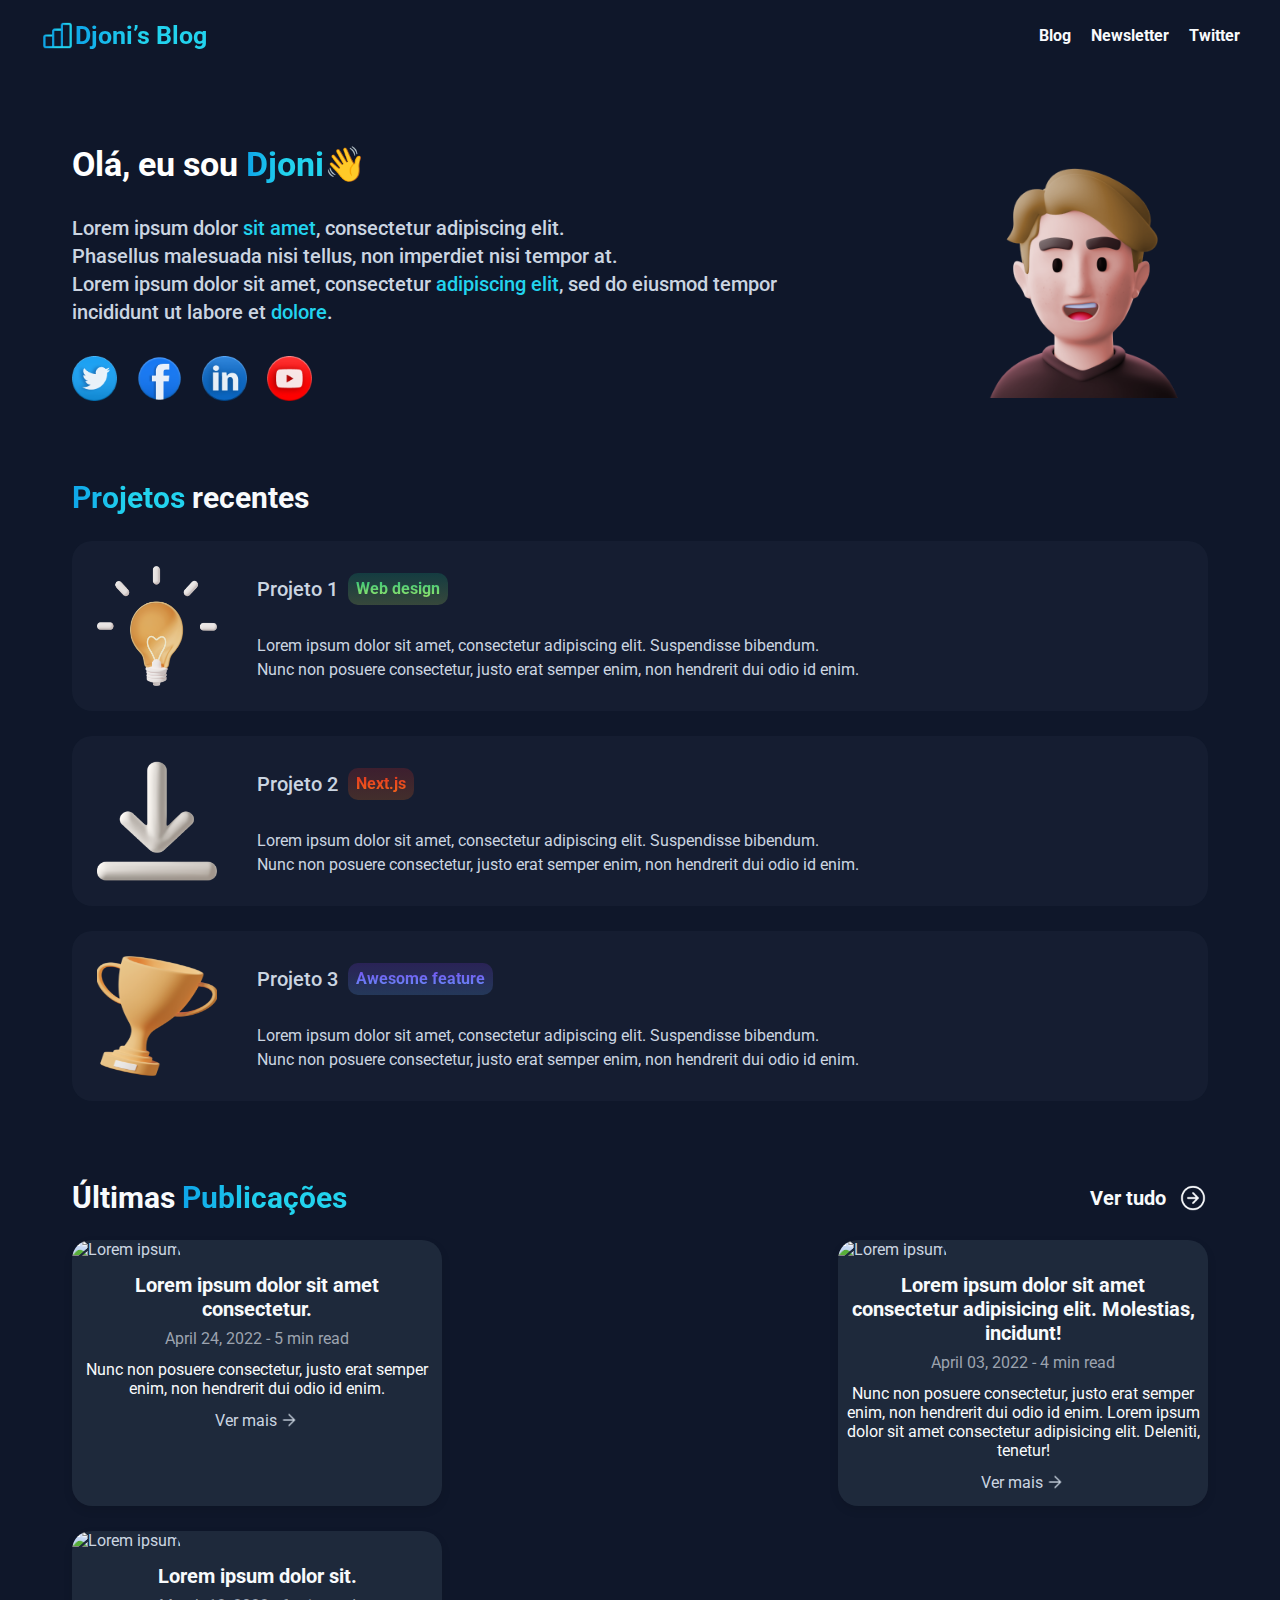
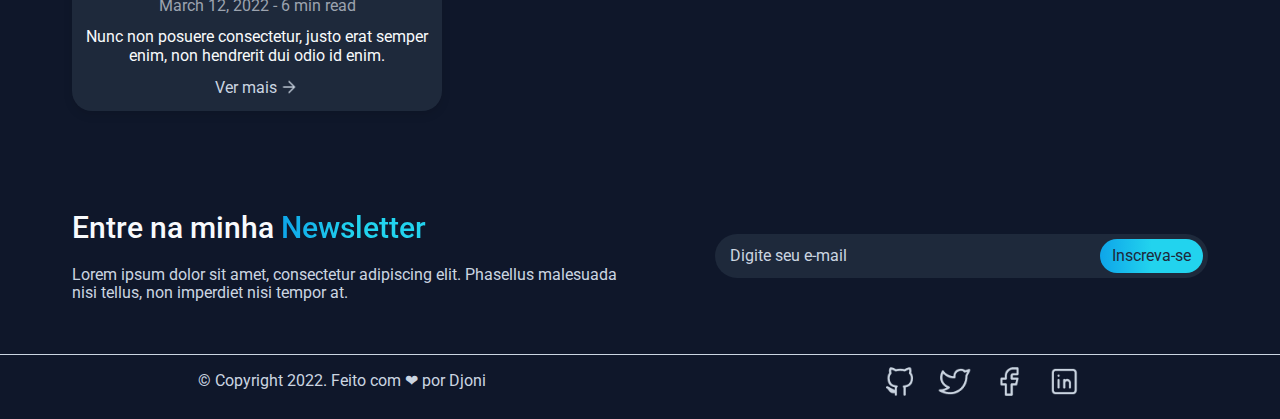
==== commit 46c9fb7a: "Responsivo (telas grandes): página index" ====
--- a/index.html
+++ b/index.html
@@ -154,6 +154,7 @@
                         <p class="post-info">April 03, 2022 - 4 min read</p>
                         <p>
                             Nunc non posuere consectetur, justo erat semper enim, non hendrerit dui odio id enim.
+                            Lorem ipsum dolor sit amet consectetur adipisicing elit. Deleniti, tenetur!
                         </p>
 
                         <a href="./view.html" class="align-center">Ver mais <img src="./img/arrow.png"></a>
--- a/styles/element/posts.css
+++ b/styles/element/posts.css
@@ -1,3 +1,5 @@
+@charset "UTF-8";
+
 /* Na index.html */
 .latest-posts_header {
   display: flex;
@@ -58,7 +60,7 @@
   align-self: center;
 }
 
-.post>img {
+.post picture img {
   border-radius: 2rem 2rem 0 0;
   width: 100%;
   height: 18rem;
--- a/styles/responsive/global.css
+++ b/styles/responsive/global.css
@@ -35,10 +35,55 @@
     margin: 0 auto;
   }
 
+
   /* NEWSLETTER */
   #newsletter p,
   form * {
     font-size: 1.6rem;
     line-height: 1.8rem;
   }
+}
+
+
+/* 768px */
+@media (min-width: 48rem) {
+  header {
+    padding: 1.8rem 4rem;
+  }
+
+  main {
+    margin-top: 5rem;
+    gap: 8rem;
+  }
+
+  section h1 {
+    font-size: 3rem;
+    line-height: 115%;
+  }
+
+  /* NEWSLETTER */
+  #newsletter {
+    display: grid;
+    grid-template-columns: 1fr 1fr;
+    gap: 2rem 4rem;
+    align-items: center;
+  }
+
+  #newsletter p {
+    margin: 0;
+  }
+
+  #newsletter form {
+    grid-column: 2/3;
+    grid-row: 1/3;
+    height: fit-content;
+    width: 90%;
+    justify-self: flex-end;
+  }
+
+
+  footer {
+    flex-direction: row !important;
+  justify-content: space-around;
+  }
 }--- a/styles/responsive/index.css
+++ b/styles/responsive/index.css
@@ -34,4 +34,57 @@
     font-size: 1.6rem;
     line-height: 1.6rem;
   }
+}
+
+
+/* 768px */
+@media (min-width: 48rem) {
+
+  /* APRESENTAÇÃO */
+  #presentation {
+    display: grid;
+    grid-template-columns: 1fr 25rem;
+    gap: 3rem;
+  }
+
+  #presentation>img {
+    width: 25rem;
+    height: 25rem;
+    grid-column: 2/3;
+    grid-row: 1/4;
+  }
+
+  #presentation h1 {
+    font-size: 3.4rem;
+  }
+
+  #presentation p {
+    font-size: 2rem;
+    line-height: 140%;
+    max-width: 90%;
+  }
+
+  #presentation .social-links {
+    margin: 0;
+  }
+
+  #presentation .social-links * {
+    width: 4.5rem;
+    height: 4.5rem;
+  }
+
+
+  /* PROJETOS RECENTES */
+  .project {
+    padding: 2.5rem;
+    display: grid;
+    grid-template-columns: 12rem 1fr;
+    gap: 1.75rem 4rem;
+  }
+
+  .project img {
+    width: 12rem;
+    height: 12rem;
+    grid-row: 1/3;
+  }
 }--- a/styles/responsive/posts.css
+++ b/styles/responsive/posts.css
@@ -0,0 +1,56 @@
+@charset "UTF-8";
+
+/* 480px */
+@media (min-width: 30rem) {
+
+  .latest-posts_header a,
+  .posts-container_header p,
+  .post-content p,
+  .post-content a {
+    font-size: 1.6rem;
+  }
+
+  .post-content h2 {
+    font-size: 2rem;
+  }
+}
+
+
+/* 768px */
+@media (min-width: 48rem) {
+
+  /* Na index.html */
+  .latest-posts_header a {
+    gap: 1.2rem;
+    font-size: 2rem;
+  }
+
+  .latest-posts_header img {
+    width: 3rem;
+    height: 3rem;
+  }
+
+
+  /* Geral */
+  .posts {
+    flex-direction: row;
+    flex-wrap: wrap;
+    align-items: stretch;
+    justify-content: space-between;
+  }
+
+  .post {
+    max-width: 37rem;
+    align-self: unset;
+  }
+
+  .post picture img {
+    height: 25rem;
+  }
+
+  .post-content {
+    /* 25rem da img e 0.5rem do espaço da picture */
+    height: calc(100% - 25.5rem);
+    justify-content: space-between;
+  }
+}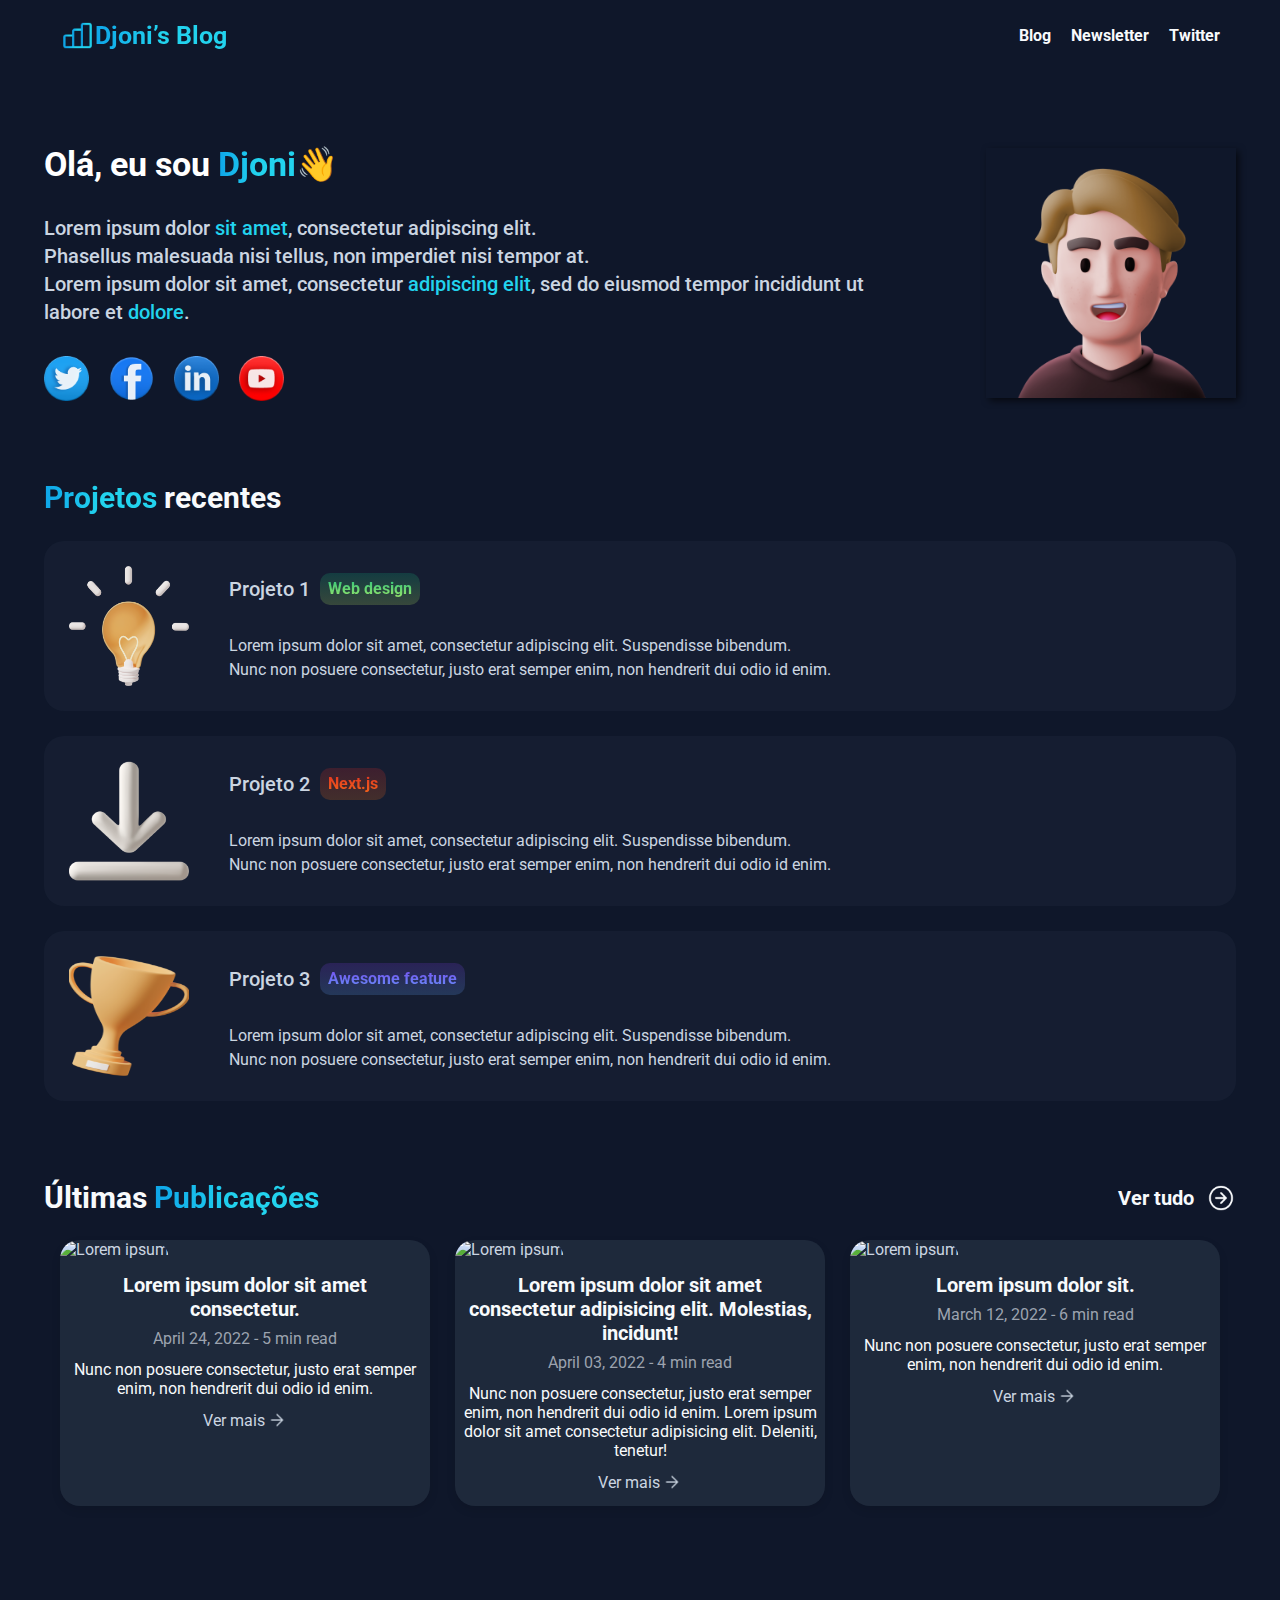
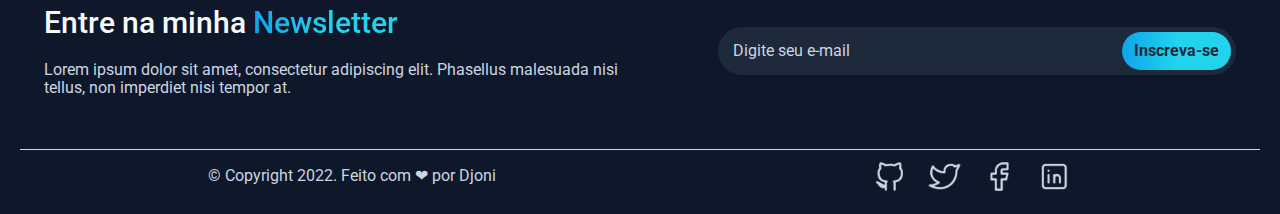
==== commit de62b04d: "Responsivo (telas grandes) view" ====
--- a/index.html
+++ b/index.html
@@ -141,7 +141,10 @@
 
                 <div class="post">
                     <picture>
-                        <source media="(min-width: 30rem) and (max-width: 48rem)"
+                        <source media="(min-width: 48rem)"
+                            srcset="https://images.unsplash.com/photo-1485988412941-77a35537dae4?ixlib=rb-4.0.3&ixid=MnwxMjA3fDB8MHxwaG90by1wYWdlfHx8fGVufDB8fHx8&auto=format&fit=crop&w=750&q=80"
+                            type="image/png">
+                        <source media="(min-width: 30rem)"
                             srcset="https://images.unsplash.com/photo-1485988412941-77a35537dae4?ixlib=rb-4.0.3&ixid=MnwxMjA3fDB8MHxwaG90by1wYWdlfHx8fGVufDB8fHx8&auto=format&fit=crop&w=610&q=80"
                             type="image/png">
 
--- a/styles/global.css
+++ b/styles/global.css
@@ -80,6 +80,8 @@
     background-color: var(--bg-color);
     color: var(--slate-300);
     font: 400 1.6rem 'Roboto', sans-serif;
+    max-width: 124rem;
+    margin: 0 auto;
 }
 
 
@@ -179,6 +181,7 @@
     border-radius: 3rem;
     padding: 0.8rem 1.2rem;
     white-space: nowrap;
+    font-weight: 700;
 }
 
 form button:hover {
--- a/styles/index.css
+++ b/styles/index.css
@@ -7,6 +7,7 @@
 #presentation>img {
   width: 10rem;
   height: 10rem;
+  box-shadow: 0.25rem 0.25rem 0.75rem rgba(0, 0, 0, 40%);
 }
 
 #presentation h1 {
--- a/styles/responsive/global.css
+++ b/styles/responsive/global.css
@@ -52,6 +52,7 @@
   }
 
   main {
+    width: 100%;
     margin-top: 5rem;
     gap: 8rem;
   }
@@ -81,9 +82,12 @@
     justify-self: flex-end;
   }
 
+  #newsletter input {
+    padding: 1rem;
+  }
 
   footer {
     flex-direction: row !important;
-  justify-content: space-around;
+    justify-content: space-around;
   }
 }--- a/styles/responsive/index.css
+++ b/styles/responsive/index.css
@@ -52,6 +52,7 @@
     height: 25rem;
     grid-column: 2/3;
     grid-row: 1/4;
+    box-shadow: 0.25rem 0.25rem 0.75rem rgba(0, 0, 0, 70%);
   }
 
   #presentation h1 {
--- a/styles/responsive/posts.css
+++ b/styles/responsive/posts.css
@@ -35,13 +35,14 @@
   .posts {
     flex-direction: row;
     flex-wrap: wrap;
-    align-items: stretch;
-    justify-content: space-between;
+    justify-content: center;
+    row-gap: 5rem;
   }
 
   .post {
     max-width: 37rem;
     align-self: unset;
+    flex-basis: calc(50% - 2.5rem);
   }
 
   .post picture img {
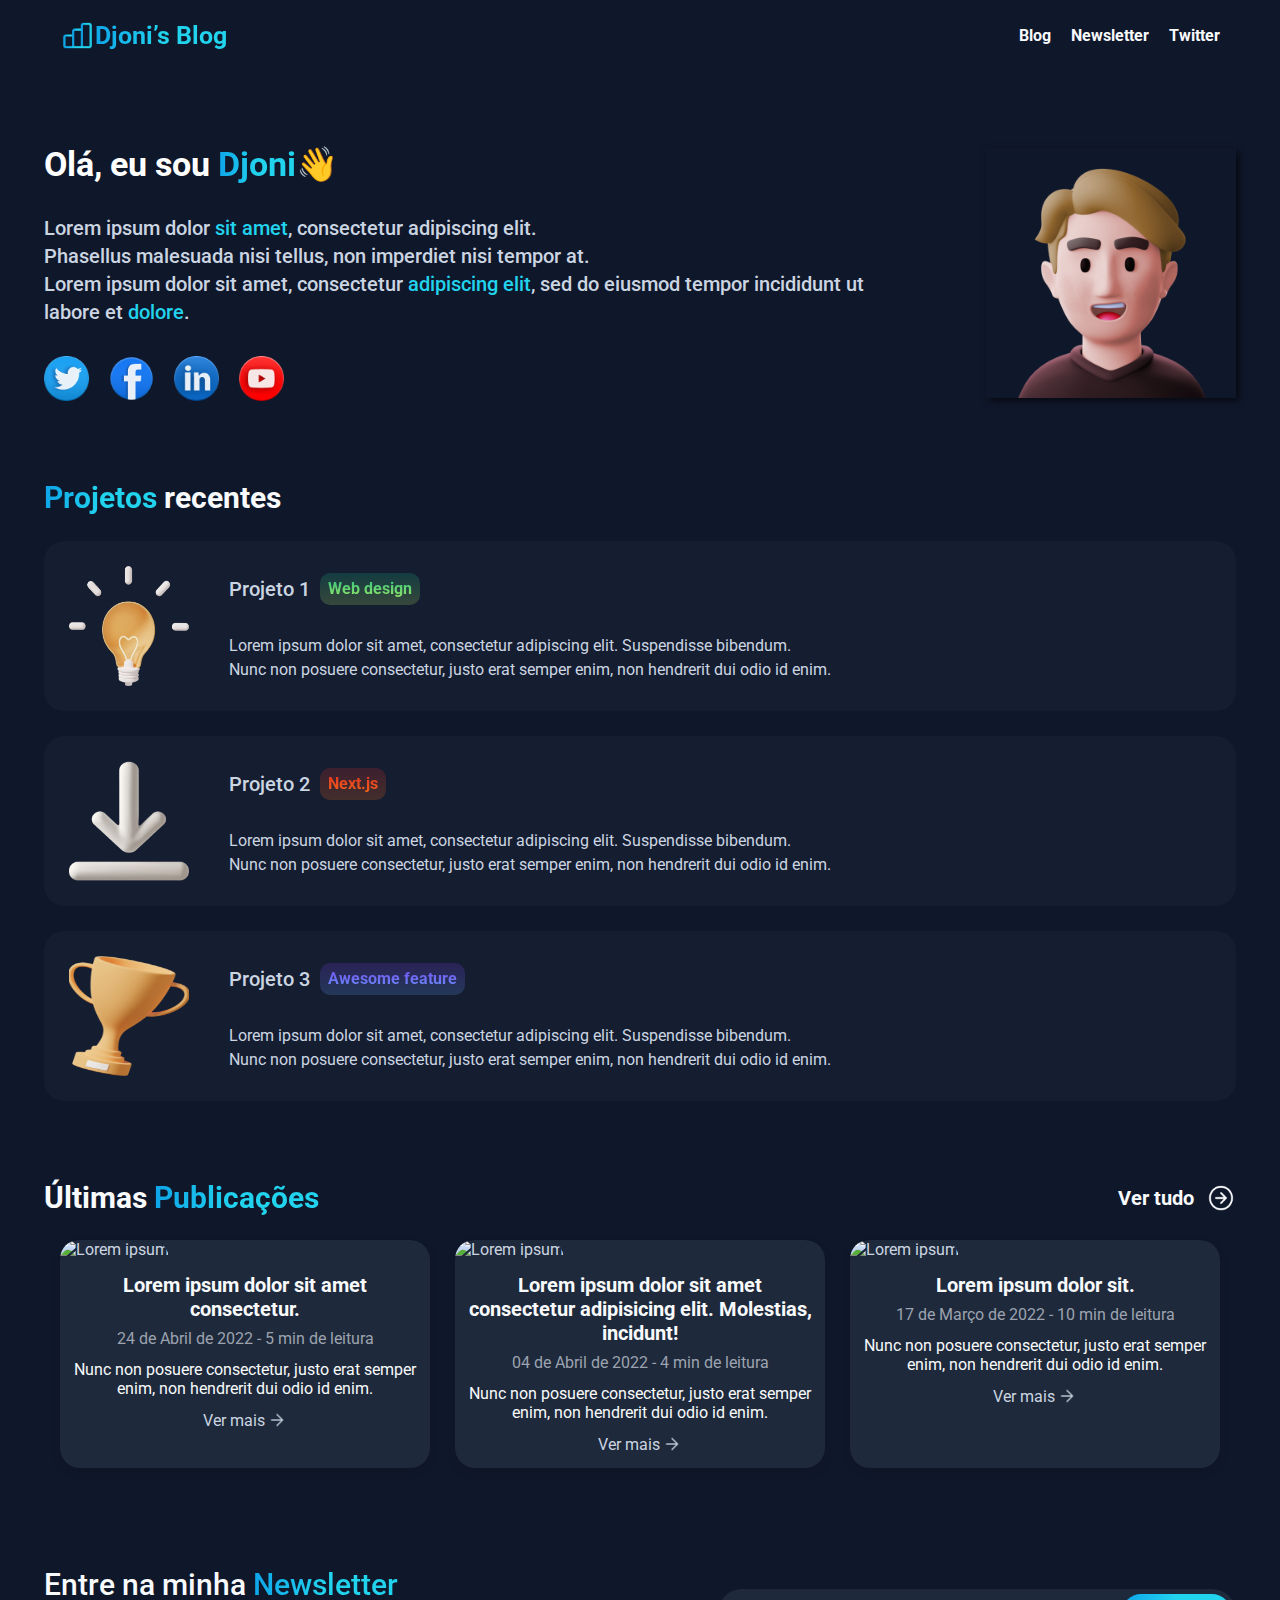
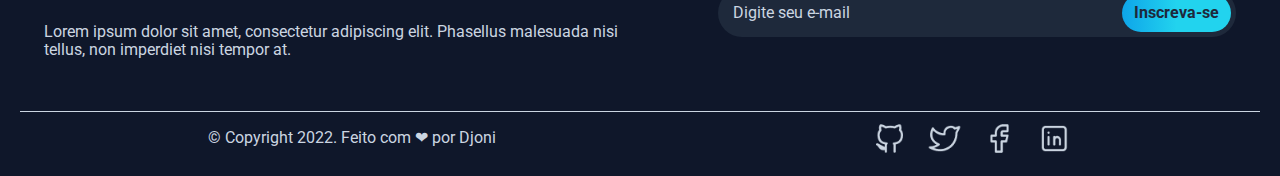
==== commit 5141b61d: "Link para minhas redes" ====
--- a/index.html
+++ b/index.html
@@ -36,7 +36,9 @@
             <ul>
                 <li><a href="./blog.html">Blog</a></li>
                 <li><a href="./newsletter.html">Newsletter</a></li>
-                <li><a href="#">Twitter</a></li>
+                <li>
+                    <a href="https://twitter.com/djonibourscheid" target="_blank" rel="noopener noreferrer">Twitter</a>
+                </li>
             </ul>
         </nav>
     </header>
@@ -54,9 +56,17 @@
             </p>
 
             <ul class="social-links align-center">
-                <li><a href="#"><img src="./img/twitter.png" alt="Twitter"></a></li>
+                <li>
+                    <a href="https://twitter.com/djonibourscheid" target="_blank" rel="noopener noreferrer">
+                        <img src="./img/twitter.png" alt="Twitter">
+                    </a>
+                </li>
                 <li><a href="#"><img src="./img/facebook.png" alt="Facebook"></a></li>
-                <li><a href="#"><img src="./img/linkedin.png" alt="Linkedin"></a></li>
+                <li>
+                    <a href="https://www.linkedin.com/in/djonibourscheid" target="_blank" rel="noopener noreferrer">
+                        <img src="./img/linkedin.png" alt="Linkedin">
+                    </a>
+                </li>
                 <li><a href="#"><img src="./img/youtube.png" alt="Youtube"></a></li>
             </ul>
         </section>
@@ -130,7 +140,7 @@
 
                     <div class="post-content column">
                         <h2>Lorem ipsum dolor sit amet consectetur.</h2>
-                        <p class="post-info">April 24, 2022 - 5 min read</p>
+                        <p class="post-info">24 de Abril de 2022 - 5 min de leitura</p>
                         <p>
                             Nunc non posuere consectetur, justo erat semper enim, non hendrerit dui odio id enim.
                         </p>
@@ -141,10 +151,7 @@
 
                 <div class="post">
                     <picture>
-                        <source media="(min-width: 48rem)"
-                            srcset="https://images.unsplash.com/photo-1485988412941-77a35537dae4?ixlib=rb-4.0.3&ixid=MnwxMjA3fDB8MHxwaG90by1wYWdlfHx8fGVufDB8fHx8&auto=format&fit=crop&w=750&q=80"
-                            type="image/png">
-                        <source media="(min-width: 30rem)"
+                        <source media="(min-width: 30rem) and (max-width: 48rem)"
                             srcset="https://images.unsplash.com/photo-1485988412941-77a35537dae4?ixlib=rb-4.0.3&ixid=MnwxMjA3fDB8MHxwaG90by1wYWdlfHx8fGVufDB8fHx8&auto=format&fit=crop&w=610&q=80"
                             type="image/png">
 
@@ -154,10 +161,9 @@
 
                     <div class="post-content column">
                         <h2>Lorem ipsum dolor sit amet consectetur adipisicing elit. Molestias, incidunt!</h2>
-                        <p class="post-info">April 03, 2022 - 4 min read</p>
+                        <p class="post-info">04 de Abril de 2022 - 4 min de leitura</p>
                         <p>
                             Nunc non posuere consectetur, justo erat semper enim, non hendrerit dui odio id enim.
-                            Lorem ipsum dolor sit amet consectetur adipisicing elit. Deleniti, tenetur!
                         </p>
 
                         <a href="./view.html" class="align-center">Ver mais <img src="./img/arrow.png"></a>
@@ -176,7 +182,7 @@
 
                     <div class="post-content column">
                         <h2>Lorem ipsum dolor sit.</h2>
-                        <p class="post-info">March 12, 2022 - 6 min read</p>
+                        <p class="post-info">17 de Março de 2022 - 10 min de leitura</p>
                         <p>
                             Nunc non posuere consectetur, justo erat semper enim, non hendrerit dui odio id enim.
                         </p>
@@ -204,10 +210,26 @@
     <footer class="column align-center">
         <p>&copy; Copyright 2022. Feito com ❤ por Djoni</p>
         <ul class="social-links">
-            <li><a href="#"><img src="./img/github-hollow.png" alt="Github"></a></li>
-            <li><a href="#"><img src="./img/twitter-hollow.png" alt="Twitter"></a></li>
-            <li><a href="#"><img src="./img/facebook-hollow.png" alt="Facebook"></a></li>
-            <li><a href="#"><img src="./img/linkedin-hollow.png" alt="Linkedin"></a></li>
+            <li>
+                <a href="https://github.com/djonibourscheid" target="_blank" rel="noopener noreferrer">
+                    <img src="./img/github-hollow.png" alt="Github">
+                </a>
+            </li>
+            <li>
+                <a href="https://twitter.com/djonibourscheid" target="_blank" rel="noopener noreferrer">
+                    <img src="./img/twitter-hollow.png" alt="Twitter">
+                </a>
+            </li>
+            <li>
+                <a href="https://github.com/djonibourscheid" target="_blank" rel="noopener noreferrer">
+                    <img src="./img/facebook-hollow.png" alt="Facebook">
+                </a>
+            </li>
+            <li>
+                <a href="https://www.linkedin.com/in/djonibourscheid" target="_blank" rel="noopener noreferrer">
+                    <img src="./img/linkedin-hollow.png" alt="Linkedin">
+                </a>
+            </li>
         </ul>
     </footer>
 </body>
